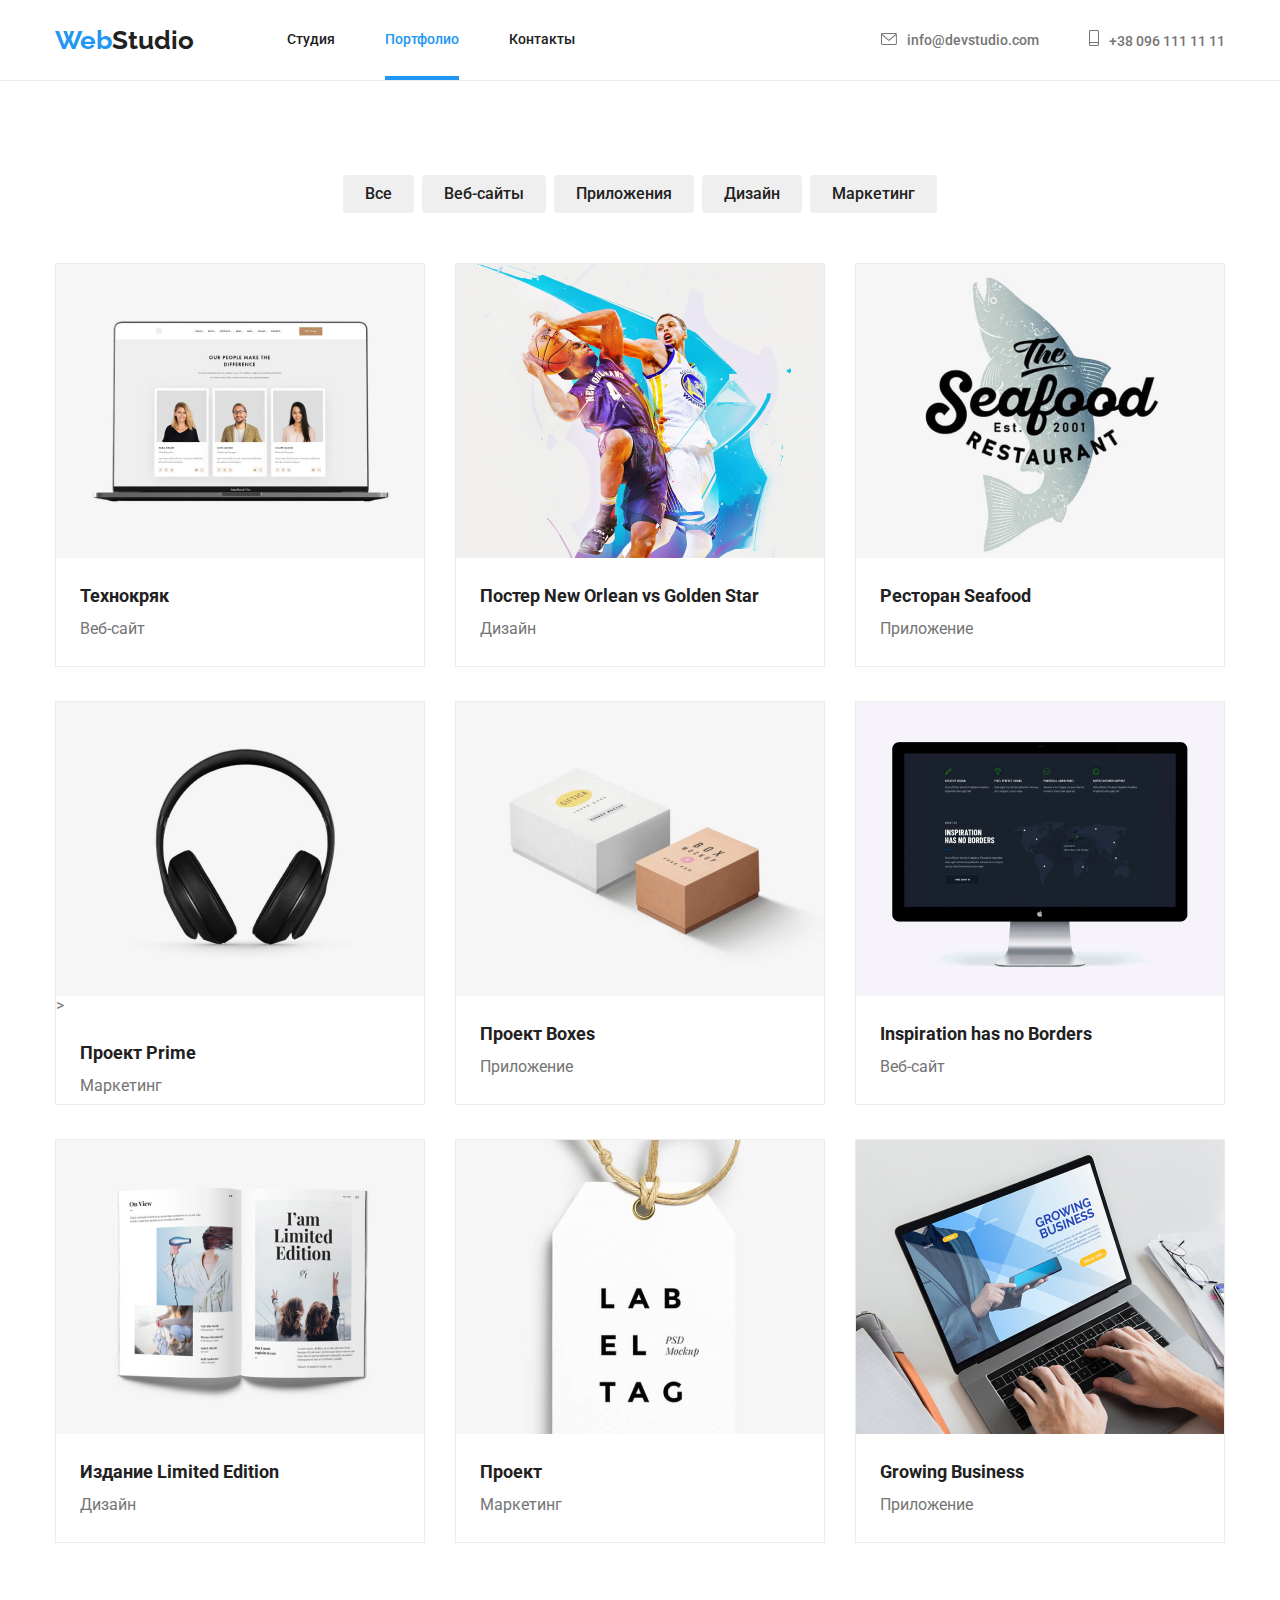
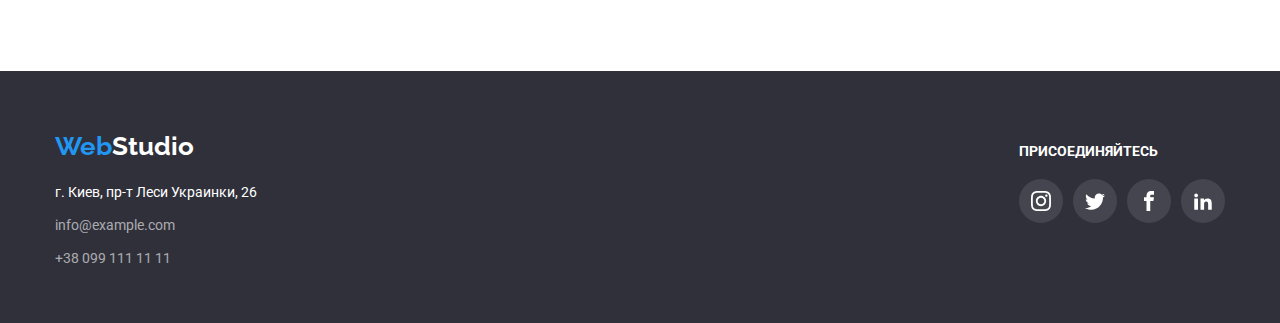
==== portfolio.html @ ba597ae9 "1" ====
<!DOCTYPE html>
<html lang="ru">

<head>
    <meta charset="UTF-8" />
    <meta name="viewport" content="width=device-width, initial-scale=1.0" />
    <title>Document</title>
    <link
        href="https://fonts.googleapis.com/css2?family=Raleway:wght@700&family=Roboto:wght@400;500;700;900&display=swap"
        rel="stylesheet" />
    <link rel="stylesheet" href="./css/styles.css" />
</head>

<body>
    <!--top line-->

    <header class="header-dec border-for-header">
        <div class="container">
            <div class="main-div">
                <!--почему если не задать наву сласс маин-див дисплей флекс не работает?-->
                <nav class="main-nav">
                    <a href="./index.html" class="nav" aria-label="логотип"><span class="accent-logo"
                            lang="en">Web</span><span class="logo" lang="en">Studio</span></a>

                    <ul class="site-nav list">
                        <li class="item">
                            <a href="./index.html" class="link">Студия</a></li>
                        <li class="item">
                            <a href="./portfolio.html" class="link current">Портфолио</a>
                        </li>
                        <li class="item">
                            <a href="" class="link">Контакты</a>
                        </li>
                    </ul>
                </nav>

                <address class="navigation list">

                    <ul class="links-main">
                        <li class="item">
                            <a href="mailto:info@devstudio.com" class="link">
                                <svg class="icon-for-header-svg-m">
                                    <use href="./img/svg/sprite.svg#mail"></use>
                                </svg>info@devstudio.com</a>
                        </li>
                        <li class="item">
                            <a href="tel:+380961111111" class="link">
                                <svg class="icon-for-header-svg-t">
                                    <use href="./img/svg/sprite.svg#tel"></use>
                                </svg>+38 096 111 11 11</a>
                        </li>
                    </ul>



                </address>
            </div>
        </div>

    </header>

    <main>

        <section class="buttons-section">
            <div class="container">
                <ul class="button">
                    <li class="title">
                        <button type="button" class="but">Все</button></li>
                    <li class="title">
                        <button type="button" class="but">Веб-сайты</button>
                    </li>
                    <li class="title">
                        <button type="button" class="but">Приложения</button>
                    </li>
                    <li class="title">
                        <button type="button" class="but">Дизайн</button>
                    </li>
                    <li class="title">
                        <button type="button" class="but">Маркетинг</button>
                    </li>
                </ul>

                <ul class="features-portfolio border-for-cards-portfolio">

                    <li class="features-li">
                        <div class="border-for-cards">

                            <div class="overlay">
                                <img src="./img/img-one.jpg" alt="Веб-сайт" width="370" height="294" />

                                <div class="text-cards-overlay">
                                    <p class="portfolio-text-for-cards">Технокряк это современная площадка
                                        распространения коронавируса. Компании используют
                                        эту платформу для цифрового
                                        шпионажа и атак на защищённые сервера конкурентов.</p>
                                </div>
                            </div>


                            <div class="padding-for-cards-port">
                                <h2 class="titles-function-port">Технокряк</h2>
                                <p class="text-elem">Веб-сайт</p>
                            </div>


                        </div>
                    </li>

                    <li class="features-li">
                        <div class="border-for-cards">

                            <img src="./img/img-two.jpg" alt="Дизайн" width="370" height="294" />
                            <div class="padding-for-cards-port">
                                <h2 class="titles-function-port">Постер <span lang="en">New Orlean vs Golden Star</span>
                                </h2>
                                <p class="text-elem">Дизайн</p>
                                <p></p>
                            </div>
                        </div>
                    </li>
                    <li class="features-li">
                        <div class="border-for-cards">

                            <img src="./img/img-third.jpg" alt="Ресторан Seafood" width="370" height="294" />
                            <div class="padding-for-cards-port">
                                <h2 class="titles-function-port">Ресторан <span lang="en">Seafood</span></h2>
                                <p class="text-elem">Приложение</p>
                                <p></p>
                            </div>
                        </div>
                    </li>


                    <li class="features-li">
                        <div class="border-for-cards">

                            <img src="./img/img-fo.jpg" alt="Проект Prime" width="370" height="294" />
                            >
                            <div class="padding-for-cards-port">
                                <h2 class="titles-function-port">Проект <span lang="en">Prime</span></h2>
                                <p class="text-elem">Маркетинг</p>
                                <p></p>
                            </div>
                        </div>
                    </li>
                    <li class="features-li">
                        <div class="border-for-cards">

                            <img src="./img/img-fi.jpg" alt="Boxes" width="370" height="294" />
                            <div class="padding-for-cards-port">
                                <h2 class="titles-function-port">Проект <span lang="en">Boxes</span></h2>
                                <p class="text-elem">Приложение</p>
                                <p></p>
                            </div>
                        </div>
                    </li>
                    <li class="features-li">
                        <div class="border-for-cards">

                            <img src="./img/img-six.jpg" alt="Веб-сайт" width="370" height="294" />
                            <div class="padding-for-cards-port">
                                <h2 class="titles-function-port" lang="en">Inspiration has no Borders</h2>
                                <p class="text-elem">Веб-сайт</p>
                                <p></p>
                            </div>
                        </div>
                    </li>

                    <li class="features-li">
                        <div class="border-for-cards">

                            <img src="./img/img-sev.jpg" alt="Издание Limited Edition" width="370" height="294" />
                            <div class="padding-for-cards-port">
                                <h2 class="titles-function-port">Издание <span lang="en">Limited Edition</span></h2>
                                <p class="text-elem">Дизайн</p>
                                <p></p>
                            </div>
                        </div>
                    </li>
                    <li class="features-li">
                        <div class="border-for-cards">

                            <img src="./img/img-eig.jpg" alt="Проект LAB" width="370" height="294" />
                            <div class="padding-for-cards-port">
                                <h2 class="titles-function-port">Проект</h2>
                                <p class="text-elem">Маркетинг</p>
                                <p></p>
                            </div>
                        </div>
                    </li>
                    <li class="features-li">
                        <div class="border-for-cards">

                            <img src="./img/img-nin.jpg" alt="Growing Business" width="370" height="294" />
                            <div class="padding-for-cards-port">
                                <h2 class="titles-function-port" lang="en">Growing Business</h2>
                                <p class="text-elem">Приложение</p>
                                <p></p>
                            </div>
                        </div>
                    </li>
                </ul>
            </div>
        </section>

    </main>

    <!--page footer-->


    <footer class="footer">
        <div class="container">
            <div class="two-colons-footer">
                <div class="decor-footer-logo">
                    <a href="./index.html" class="nav"><span class="accent-logo" lang="en">Web</span><span
                            class="logotip" lang="en">Studio</span></a>

                    <!--contact container-->
                    <div class="box-for-footer">
                        <address class="footer-addr">
                            <ul class="foot-main">
                                <li class="footer-li">г. Киев, пр-т Леси Украинки, 26</li>
                                <li class="footer-li">
                                    <a href="mailto:info@example.com" class="footer-link">info@example.com</a>
                                </li>
                                <li class="footer-li">
                                    <a href="tel:+380991111111" class="footer-link">+38 099 111 11 11</a>
                                </li>
                            </ul>
                        </address>
                    </div>
                </div>

                <div class="footer-box-links">


                    <h2 class="join-us-footer">Присоединяйтесь</h2>
                    <ul class="social-list-footer">

                        <li class="social-list-item">
                            <a href="#" class="social-list-item-footer-links social-footer-link-instagram">
                                <svg class="social-list-footer-svg">
                                    <use href="./img/svg/sprite.svg#icon-instagram"></use>

                                </svg>
                            </a>
                        </li>

                        <li class="social-list-item">
                            <a href="#" class="social-list-item-footer-links social-footer-link-twitter">
                                <svg class="social-list-footer-svg">

                                    <use href="./img/svg/sprite.svg#icon-twitter"></use>

                                </svg>
                            </a>
                        </li>

                        <li class="social-list-item">
                            <a href="#" class="social-list-item-footer-links social-footer-link-facebook">
                                <svg class="social-list-footer-svg">

                                    <use href="./img/svg/sprite.svg#icon-facebook"></use>

                                </svg>
                            </a>
                        </li>

                        <li class="social-list-item">
                            <a href="#" class="social-list-item-footer-links social-footer-link-linkedin2">
                                <svg class="social-list-footer-svg">

                                    <use href="./img/svg/sprite.svg#icon-linkedin2"></use>

                                </svg>
                            </a>
                        </li>
                    </ul>

                </div>
            </div>
    </footer>

</body>

</html>
---- css/styles.css ----
:root {
  --primary-text-color: #757575;
  --title-text-color: #212121;
  --accent-text-color: #2196f3;
  --hero-text-color: #ffffff;
  --footer-text-color: rgba(255, 255, 255, 0.6);
  --primary-bg-color: #ffffff;
  --second-bg-color: #2f303a;
  --third-bg-color: rgba(255, 255, 255, 1);
  --forth-bg-color: #f5f4fa;
  --line: #ececec;
  --links: rgba(175, 177, 184, 1);
  --bgc-links-footer: #44454e;
  --bgc-icons-benefits: rgba(245, 244, 250, 1);
}

* {
  padding: 0;
  margin: 0;
}

*,
*:before,
*:after {
  box-sizing: border-box;
}

nav,
footer,
header,
aside {
  display: block;
}

img {
  display: block;
}

body {
  color: var(--primary-text-color);
  background-color: var(--third-bg-color);
  font-family: Roboto, sans-serif;
}

/*убираем точки слева*/
ul {
  list-style: none;
}

.container {
  margin-left: auto;
  margin-right: auto;
  padding-left: 15px;
  padding-right: 15px;
  width: 1200px;
}
/*.top-line-decor {
  background-color: var(--primary-bg-color);
  margin-top: 0px;
  margin-bottom: 0px;
}*/
/* top line */
/*спросить: почему если убрать класс .nav, то text-decoration: none; не работает?*/

/* ==================== LOGOTIP===================*/
.nav {
  text-decoration: none;
}
.header-decor {
  background-color: var(--primary-bg-color);
  margin-top: 0px;
  margin-bottom: 0px;
}

.border-for-header {
  border-bottom-width: 1px;
  border-bottom-style: solid;
  border-bottom-color: var(--line);
}

.main-div {
  display: flex;
  align-items: center;
  margin-right: auto;
}
.main-nav {
  display: flex;
  align-items: center;
  margin-right: auto;
}

/* ==================== LOGOTIP===================*/

.nav .accent-logo {
  color: var(--accent-text-color);
  font-family: Raleway, sans-serif;
  font-weight: 700;
  font-size: 26px;
  line-height: 1.19;
  text-decoration: none;
}
.nav .logo {
  color: var(--title-text-color);
  font-family: Raleway, sans-serif;
  font-weight: 700;
  font-size: 26px;
  line-height: 1.19;
  text-decoration: none;
}
/*настройка слова Studio в футере */
.logotip {
  color: var(--hero-text-color);
  font-family: Raleway, sans-serif;
  font-weight: 700;
  font-size: 26px;
  line-height: 1.19;
  text-decoration: none;
}
/* ====================END LOGOTIP===================*/

/* ======================TOP LINE=====================*/

.site-nav .link {
  display: block;
  color: var(--title-text-color);
  font-family: inherit;
  font-weight: 500;
  font-size: 14px;
  line-height: 1.14;
  text-decoration: none;
  padding-top: 32px;
  transition: all 250ms cubic-bezier(0.4, 0, 0.2, 1);
}
/*padding-bottom: 32px; пришлось удалить */

.site-nav .link:hover,
.site-nav .link:focus {
  color: var(--accent-text-color);
}
.site-nav .link.current {
  color: var(--accent-text-color);
}
.site-nav .link.current::after {
  display: block;
  content: "";
  height: 4px;
  width: 100%;
  background-color: var(--accent-text-color);
  margin: 0 auto;
  margin-top: 28px;
  transition: all 250ms cubic-bezier(0.4, 0, 0.2, 1);
}

.navigation .link {
  color: var(--primary-text-color);
  font-family: inherit;
  font-weight: 500;
  font-size: 14px;
  line-height: 1.14;
  text-decoration: none;
  font-style: normal;
  transition: all 250ms cubic-bezier(0.4, 0, 0.2, 1);
}
.navigation .link:hover,
.navigation .link:focus {
  color: var(--accent-text-color);
}
.navigation .link.current {
  color: var(--accent-text-color);
}

/* задаем размеры иконок*/

.icon-for-header-svg-m {
  width: 16px;
  height: 12px;
  margin-right: 10px;
  fill: var(--primary-text-color);
  transition: all 250ms cubic-bezier(0.4, 0, 0.2, 1);
}

.icon-for-header-svg-t {
  width: 10px;
  height: 16px;
  margin-right: 10px;
  fill: var(--primary-text-color);
  transition: all 250ms cubic-bezier(0.4, 0, 0.2, 1);
}
/* задаем цвет при ховере*/

.link:hover .icon-for-header-svg-m {
  fill: var(--accent-text-color);
}
.link:hover .icon-for-header-svg-t {
  fill: var(--accent-text-color);
}

/* ====================END TOP LINE===================*/

/* */
.heading {
  background-color: var(--second-bg-color);
  box-sizing: border-box;
  height: 600px;
  padding-top: 200px;
  padding-bottom: 280px;
}

.overlay-head {
  flex-grow: 1;
  max-width: 1600px;
  height: 600px;
  margin-left: auto;
  margin-right: auto;
  background-color: var(--second-bg-color);
  outline: 1px solid var(--title-text-color);
  background-image: linear-gradient(
      rgba(47, 48, 58, 0.4),
      rgba(47, 48, 58, 0.4)
    ),
    url("../img/fon/imj-for-header.jpg");
  background-repeat: no-repeat;
  background-size: cover;
}

/* ==================== HEADER===================*/
.color-white {
  color: var(--hero-text-color);
  font-weight: 900;
  font-size: 44px;
  line-height: 1.36;
  text-align: center;
  text-transform: uppercase;

  margin-bottom: 30px;
}

/*button studio*/
.button-studio {
  color: var(--hero-text-color);
  background-color: var(--accent-text-color);
  font-weight: 700;

  font-size: 16px;
  line-height: 1.87;
  border: 0px;
  border-radius: 4px;
  padding: 10px 32px;
  text-align: center;
  margin-top: 30px;
  display: block;
  margin: auto;
}
.border-for-header {
  border-bottom-width: 1px;
  border-bottom-style: solid;
  border-bottom-color: var(--line);
}

/*стилизация шапки сайта, придание цвета фону*/

.container {
  margin-left: auto;
  margin-right: auto;
  padding-left: 15px;
  padding-right: 15px;
  width: 1200px;
}
/*====================СТИЛИ ДЛЯ ГЕОМЕТРИИ КОНТЕНТА ШАПКИ================= */
.site-nav {
  display: flex;
  margin-left: 93px;
}

.site-nav .item + .item {
  margin-left: 50px;
}
/*чистим крайнюю геометрию(убираем отступ справа у последнего элемента )
.site-nav .item:last-child {
margin-right: 0;
}
OR
.site-nav .item:not(:last-child) {
margin-right: 50px;
}*/

.links-main .links + .links {
  margin-left: 50px;
}
.links-main {
  display: flex;
  align-items: center;
}

.navigation {
  margin-left: auto;
}

.links-main .item + .item {
  padding-left: 50px;
}

/*====================END СТИЛИ ДЛЯ ГЕОМЕТРИИ КОНТЕНТА ШАПКИ================= */

/* ===== MODAL WINDOW =====*/
.backdrop {
  position: fixed;
  top: 0;
  left: 0;
  width: 100%;
  height: 100%;
  background-color: rgba(0, 0, 0, 0.2);
  transition: all 250ms cubic-bezier(0.4, 0, 0.2, 1);
  z-index: 1;
}
.modal {
  position: absolute;
  top: 50%;
  left: 50%;
  transform: translate(-50%, -50%);
  width: 528px;
  height: 581px;
  border-radius: 4px;
  background-color: var(--primary-bg-color);
  box-shadow: 0px 1px 3px rgba(0, 0, 0, 0.12),
    0px 1px 1px rgba(197, 121, 121, 0.14), 0px 2px 1px rgba(0, 0, 0, 0.2);
  padding: 40px;
}
.modal .close-modal {
  position: absolute;
  top: 8px;
  right: 8px;
  width: 30px;
  height: 30px;

  background-color: transparent;
  border: 1px solid rgba(0, 0, 0, 0.1);
  border-radius: 50%;
  cursor: pointer;
}
.icon-for-button-studio {
  width: 11px;
  height: 11px;
  top: 3px;
  left: 4px;
  fill: var(--title-text-color);
}

.close-modal:hover .icon-for-button-studio {
  fill: var(--accent-text-color);
}

.is-hidden {
  opacity: 0;
  visibility: hidden;
  pointer-events: none;
}
/* Modal FORM*/

.modal-form {
  display: flex;
  flex-direction: column;
  top: -20px;
  left: 0;
}

.cap-for-form-head {
  font-weight: 700;
  font-size: 20px;
  line-height: 1.15;
  text-align: center;
  letter-spacing: 0.03em;
  color: var(--title-text-color);
  /* position: absolute;*/
  width: 100%;
  margin-bottom: 30px;
}

.modal-form-field {
  position: relative;
  margin-bottom: 10px;
}
.modal-form-input-label {
  position: relative;

  font-family: inherit;
  font-size: 12px;
  line-height: 1.418;
  letter-spacing: 0.1em;
  margin-bottom: 4px;
  display: block;
}
.modal-form-input-label:hover .modal-form-icon {
  fill: var(--accent-text-color);
}
.modal-form-input-label:focus .modal-form-icon {
  fill: var(--accent-text-color);
}
.modal-form-icon {
  position: absolute;
  top: 20px;
  left: 12px;
  transform: translateY(100%);
  /*fill: var(--title-text-color);*/
}

.modal-form-input {
  width: 448px;
  height: 40px;
  padding-left: 42px;
  border-radius: 4px;
  border: 1px solid rgba(33, 33, 33, 0.2);
  top: 0;
  left: 0;
}

.modal-form-input:hover,
.modal-form-input:focus {
  border-color: var(--accent-text-color);
  outline: none;
}
.modal-form-input:focus + .modal-form-icon {
  fill: var(--accent-text-color);
}
.modal-form-input:focus ~ .modal-form-icon svg {
  fill: var(--accent-text-color);
}
.modal-form-message:focus {
  outline: none;
}

.modal-form-message {
  width: 100%;
  height: 120px;
  resize: none;
  border: 1px solid rgba(33, 33, 33, 0.2);
  border-radius: 4px;
  padding: 12px 16px;
}

.modal-form-check:before {
  display: block;
  content: "";
  width: 16px;
  height: 15px;
  border: 1px solid var(--accent-text-color);
}
.modal-form-label-check::before {
  content: "";
  display: block;
  width: 16px;
  height: 15px;
  border: 1px solid #000;
}
.modal-form-check:checked + .modal-form-label-check::before {
  background-image: url("../img/svg/icon-check.png");
}
.visually-hidden {
  visibility: hidden;
  position: absolute;
}
.modal-form-label-check {
  font-size: 14px;
  font-weight: 400;
  line-height: 1.714;
}
.modal-form-label-check {
  display: flex;
}
.modal-agree {
  margin-left: 7px;
  display: block;
}
.button-modal-form {
  color: var(--hero-text-color);
  font-weight: 700;
  font-size: 16px;
  line-height: 1.875;

  width: 200px;
  height: 50px;
  border: 1px solid var(--accent-text-color);
  border-radius: 4px;

  background: var(--accent-text-color);
  box-shadow: 0px 4px 4px rgba(0, 0, 0, 0.15);
  border-radius: 4px;
  align-items: center;
  margin-top: 30px;
  display: block;
  margin: auto;
  margin-top: 30px;
}

.modal-form-icon-gal:focus {
  fill: var(--hero-text-color);
  background-color: (var(--accent-text-color));
}
/*.form-border {
  width: 448px;
  height: 40px;
  border: 1px solid rgba(33, 33, 33, 0.2);
  margin-bottom: 10px;
}*/
/* ====================END HEADER===================*/

/* BENEFITS ICONS*/
.icons-benefits-four {
  display: flex;
  justify-content: center;
  align-items: center;
  box-sizing: border-box;
  height: 120px;
  width: 270px;
  background-color: var(--bgc-icons-benefits);
  border: 1px solid var(--bgc-icons-benefits);
  border-radius: 4px;
  margin-bottom: 30px;
  transition: all 250ms cubic-bezier(0.4, 0, 0.2, 1);
}
.icons-benefits-four:hover {
  border: 2px solid var(--accent-text-color);
}
.icons-benefits-four:hover svg {
  fill: var(--accent-text-color);
}

.our-work-features .benefits + .benefits {
  margin-left: 30px;
}

/* ==================== benefits of cooperation===================*/
.main-features {
  padding-top: 94px;
}

.our-work-features .work-features-title {
  font-weight: 700;
  font-size: 14px;
  line-height: 1.14;
  text-transform: uppercase;
  color: var(--title-text-color);
}

.benefits .work-features-title + .work-features-title {
  margin-left: 30px;
}
.benefits .work-features-title {
  margin-bottom: 10px;
}
.our-work-features .text {
  font-weight: 400;
  font-size: 14px;
  line-height: 1.71;
  letter-spacing: 0.03em;
}
.text {
  width: 270px;
  height: 75px;
}
.bgc-benef {
  background-color: var(--third-bg-color);
}
.our-work-features {
  display: flex;
}

/*задаем верхний отступ*/

/* ====================END benefits of cooperation===================*/

/* ==================== about our team container===================*/
.bgc-our-team {
  background-color: var(--forth-bg-color);
  padding-top: 94px;
  padding-bottom: 94px;
}
.what-we-do-ul {
  display: flex;
}
.what-we-do-ul .what-we-do-li + .what-we-do-li {
  padding-left: 30px;
}

.about-work-section {
  padding-top: 94px;
  padding-bottom: 94px;
}

.image-work {
  position: relative;
  width: 100%;
}
.work-section-artic {
  text-transform: uppercase;
  font-weight: 700;
  font-size: 14px;

  color: var(--hero-text-color);
  position: absolute;

  left: 0;
  width: 100%;
  height: 70px;
  bottom: 0;
  background: rgba(47, 48, 58, 0.8);
  display: flex;
  align-items: center;
  justify-content: center;
}

.our-team-ul {
  display: flex;
}

.our-team-ul .our-team-li + .our-team-li {
  padding-left: 30px;
}

.section-title {
  color: var(--title-text-color);
  font-weight: 700;
  font-size: 36px;
  line-height: 1.6;
  text-align: center;
  padding-bottom: 50px;
}
.team {
  color: var(--title-text-color);
  font-weight: 500;
  font-size: 16px;
  line-height: 1.18;
  text-align: center;
  margin-bottom: 10px;
}
.desc {
  font-size: 16px;
  line-height: 1.18;
  text-align: center;
  margin-bottom: 16px;
}

.team-padding {
  border-left: 1px solid var(--line);
  border-right: 1px solid var(--line);
  border-bottom: 1px solid var(--line);
  border-radius: 4px;
  background-color: var(--third-bg-color);
  padding-top: 30px;
  padding-bottom: 30px;
  box-sizing: border-box;
  height: 168px;
  width: 270px;
  padding-left: 32px;
  padding-right: 32px;
  box-shadow: 0px 1px 3px rgba(0, 0, 0, 0.12), 0px 1px 1px rgba(0, 0, 0, 0.14),
    0px 2px 1px rgba(0, 0, 0, 0.2);

  transition: all 250ms cubic-bezier(0.4, 0, 0.2, 1);
}

/* ===================svg team===========*/

.social-list {
  display: flex;
  justify-content: space-between;
}
.social-list-svg {
  width: 20px;
  height: 20px;
}

.social-list-item-links {
  display: flex;
  justify-content: center;
  align-items: center;
  width: 44px;
  height: 44px;
  border-radius: 50%;
  background-color: var(--primary-bg-color);
  transition: all 250ms cubic-bezier(0.4, 0, 0.2, 1);
}

.social-list-item-links:hover {
  background-color: var(--accent-text-color);
}
/*.social-list-item-links:focus svg
.social-list-item-links:focus
*/

.social-list-item-links:hover svg {
  fill: var(--primary-bg-color);
}
.social-list-item-link-instagram {
  fill: var(--links);
}
.social-list-item-link-twitter {
  fill: var(--links);
}
.social-list-item-link-facebook {
  fill: var(--links);
}
.social-list-item-link-linkedin2 {
  fill: var(--links);
}

/* ====================END about our team container===================*/

/* clients container */
.our-clients {
  box-sizing: border-box;
  height: 370px;

  background-color: var(--primary-bg-color);
  padding-top: 94px;
  padding-bottom: 94px;
}
.section-title-clients {
  color: var(--title-text-color);
  font-weight: 700;
  font-size: 36px;
  line-height: 1.171;
  text-align: center;
  padding-bottom: 50px;
}
.our-clients-ul {
  display: flex;
  justify-content: spase-around;
}
.our-clients-ul .our-clients-li + .our-clients-li {
  margin-left: 30px;
}

.our-clients-li {
  display: flex;
  justify-content: center;
  align-items: center;
  border: 1px solid var(--links);
  border-radius: 4px;
  background-color: var(--third-bg-color);

  box-sizing: border-box;
  height: 90px;
  width: 170px;

  transition: all 250ms cubic-bezier(0.4, 0, 0.2, 1);
}

.logo-clients-svg {
  fill: var(--links);
  transition: all 250ms cubic-bezier(0.4, 0, 0.2, 1);
}
.our-clients-li:hover {
  border: 1px solid var(--accent-text-color);
  transition: all 250ms cubic-bezier(0.4, 0, 0.2, 1);
}
.our-clients-li:hover svg {
  fill: var(--accent-text-color);
  transition: all 250ms cubic-bezier(0.4, 0, 0.2, 1);
}

/*footer*/

.footer {
  background-color: var(--second-bg-color);
  text-decoration: none;
  list-style: none;
  box-sizing: border-box;
  height: 252px;

  padding-top: 60px;
  padding-bottom: 60px;
  display: flex;
}
.footer-addr {
  color: var(--hero-text-color);
  font-size: 14px;
  line-height: 1.71;
  font-style: normal;
}
.footer-link {
  color: var(--footer-text-color);
  font-size: 14px;
  line-height: 1.71;
  text-decoration: none;
  list-style: none;
}
.foot-main {
  box-sizing: border-box;
  width: 231px;
  height: 105px;
}

.footer-li:first-child {
  margin-top: 20px;
}

.footer-li {
  margin-top: 9px;
}
.footer-tel {
  margin-top: 9px;
}

/*=====Footer-social-links=====*/

.join-us-footer {
  color: var(--hero-text-color);
  font-weight: 700;
  font-size: 14px;
  line-height: 1.142;
  text-transform: uppercase;

  display: flex;
  align-items: center;

  margin-bottom: 20px;
  padding-top: 12px;
}
.social-list-footer {
  display: flex;
  justify-content: center;
  align-items: center;
  margin-right: auto;
}

.social-list-footer-svg {
  width: 20px;
  height: 20px;
}
.social-list-item-footer-links {
  display: flex;
  justify-content: center;
  align-items: center;
  width: 44px;
  height: 44px;
  border-radius: 50%;
  background-color: var(--bgc-links-footer);
  transition: all 250ms cubic-bezier(0.4, 0, 0.2, 1);
}
.social-list-footer .social-list-item + .social-list-item {
  margin-left: 10px;
}

.social-list-item-footer-links:hover svg {
  fill: var(--hero-text-color);
}
.social-footer-link-instagram {
  fill: var(--hero-text-color);
}
.social-footer-link-twitter {
  fill: var(--hero-text-color);
}
.social-footer-link-facebook {
  fill: var(--hero-text-color);
}
.social-footer-link-linkedin2 {
  fill: var(--hero-text-color);
}
.social-list-item-footer-links:hover {
  background-color: var(--accent-text-color);
}

.two-colons-footer {
  display: flex;
  justify-content: space-between;
}
.join-us-footer-email {
  color: var(--hero-text-color);
  font-weight: 700;
  font-size: 14px;
  line-height: 1.142;
  text-transform: uppercase;

  display: flex;

  justify-content: center;
  margin-bottom: 20px;
  padding-top: 12px;
}

/*   FORM    */
.join-us-footer-email {
  color: var(--hero-text-color);
  font-weight: 700;
  font-size: 14px;
  line-height: 1.142;
  text-transform: uppercase;

  display: flex;

  justify-content: center;
  margin-bottom: 20px;
  padding-top: 12px;
}
.email-form-foot {
  display: flex;
}

.contact-form-email {
  width: 358px;
  min-height: 50px;
  margin: auto;
  background-color: transparent;
  border: 1px solid var(--bgc-links-footer);
  border-radius: 4px;
  align-items: flex-start;

  padding-left: 16px;
  margin-right: 12px;
  color: var(--hero-text-color);
}
.button-form-foot {
  background-color: var(--accent-text-color);

  width: 200px;
  min-height: 50px;
  margin: 0 auto;

  border: 0px;
  border-radius: 4px;
}
.but-foot {
  justify-content: center;
  text-align: center;
  font-family: inherit;
  font-weight: 700;
  color: var(--hero-text-color);

  font-size: 16px;
  line-height: 1.42;
  text-decoration: none;
  align-items: center;
  display: flex;
}

.icon-for-form-foot {
  justify-content: center;
  text-align: center;
  width: 24px;
  height: 24px;
  margin-left: 10px;
  fill: var(--hero-text-color);
}
.join-us-footer-email {
  display: flex;
  flex-direction: column;
}

/* ====================END FOOTER===================*/

/*=====================button portfolio======================*/
.but {
  display: block;
  border: 0px;
  font-family: inherit;
  font-weight: 500;
  color: var(--title-text-color);

  font-size: 16px;
  line-height: 1.6;
  text-decoration: none;

  border: 0px;
  text-align: center;
  border-radius: 4px;
  padding: 6px 22px;

  transition: all 250ms cubic-bezier(0.4, 0, 0.2, 1);
}
.button .but:hover,
.button .but:focus {
  color: var(--hero-text-color);
  background-color: var(--accent-text-color);
  box-shadow: 0px 3px 1px rgba(0, 0, 0, 0.1), 0px 1px 2px rgba(0, 0, 0, 0.08),
    0px 2px 2px rgba(0, 0, 0, 0.12);
}
.button.primary {
  color: var(--hero-text-color);
  background-color: var(--accent-text-color);
  box-shadow: 0px 3px 1px rgba(0, 0, 0, 0.1), 0px 1px 2px rgba(0, 0, 0, 0.08),
    0px 2px 2px rgba(0, 0, 0, 0.12);
}

.buttons-section .button {
  display: flex;

  justify-content: center;
  padding-bottom: 50px;
}
.button .title + .title {
  margin-left: 8px;
}

.buttons-section {
  padding-top: 94px;
  padding-bottom: 94px;
}

/*=====================END button portfolio======================*/

/*=========================PORTFOLIO============================*/
/*задаем полоску под шапкой*/

.border-for-header {
  border-bottom-width: 1px;
  border-bottom-style: solid;
  border-bottom-color: var(--line);
}
.features-portfolio .titles-function-port {
  font-size: 18px;
  font-weight: 700;
  line-height: 2;
  text-transform: inherit;
  color: var(--title-text-color);
}

.text-elem {
  font-size: 16px;
  line-height: 1.87;
}

.titles-function-port {
  color: var(--title-text-color);
}

.border-for-cards {
  display: inline-block;
  border: 1px solid var(--line);
  width: 370px;
  height: 404px;
  background-color: var(--primary-bg-color);
  overflow: hidden;

  transition: all 250ms cubic-bezier(0.4, 0, 0.2, 1);
}
.overlay {
  position: relative;
  overflow: hidden;
}
.text-cards-overlay {
  position: absolute;
  width: 100%;
  height: 100%;
  top: 0;
  left: 0;
  opacity: 0;
  transition: all 250ms cubic-bezier(0.4, 0, 0.2, 1);
  transform: translateY(100%);
  background-color: rgba(33, 150, 243, 0.9);
  color: var(--hero-text-color);
}

.features-li:hover .text-cards-overlay {
  transform: translateY(0);
  opacity: 1;
}

.padding-for-cards-port {
  padding-left: 24px;
  padding-top: 20px;
  padding-bottom: 20px;
  padding-right: 24px;
}

.features-li:not(:nth-child(3n)) {
  padding-right: 30px;
  padding-bottom: 30px;
}
.border-for-cards:hover {
  box-shadow: 0px 1px 1px rgba(0, 0, 0, 0.12), 0px 4px 4px rgba(0, 0, 0, 0.06),
    1px 4px 6px rgba(0, 0, 0, 0.16);
}

.features-portfolio {
  display: flex;
  flex-wrap: wrap;
}
.features-portfolio {
  display: flex;
}
.portfolio-text-for-cards {
  box-sizing: border-box;
  font-family: inherit;
  font-size: 18px;
  line-height: 1.56;
  font-weight: 400;

  padding-top: 63px;
  padding-left: 63px;
  padding-left: 24px;
  padding-right: 24px;
}

/*=========================PORTFOLIO============================*/

/*.top-line-decor {
  background-color: var(--primary-bg-color);
  margin-top: 0px;
  margin-bottom: 0px;
}
.main-div {
  display: flex;
  align-items: center;
  margin-right: auto;
}
.site-nav .link {
  display: block;
  color: var(--title-text-color);
  font-family: inherit;
  font-weight: 500;
  font-size: 14px;
  line-height: 1.14;
  text-decoration: none;
  padding-top: 32px;
  transition: all 250ms cubic-bezier(0.4, 0, 0.2, 1);
}
/*padding-bottom: 32px; пришлось удалить */

/*.site-nav .link:hover,
.site-nav .link:focus {
  color: var(--accent-text-color);
}
.site-nav .link.current {
  color: var(--accent-text-color);
}
.site-nav .link.current::after {
  display: block;
  content: "";
  height: 4px;
  width: 100%;
  background-color: var(--accent-text-color);
  margin: 0 auto;
  margin-top: 28px;
  transition: all 250ms cubic-bezier(0.4, 0, 0.2, 1);
}

.navigation .link {
  color: var(--primary-text-color);
  font-family: inherit;
  font-weight: 500;
  font-size: 14px;
  line-height: 1.14;
  text-decoration: none;
  font-style: normal;
  transition: all 250ms cubic-bezier(0.4, 0, 0.2, 1);
}
.navigation .link:hover,
.navigation .link:focus {
  color: var(--accent-text-color);
}
.navigation .link.current {
  color: var(--accent-text-color);
}

/* задаем размеры иконок*/

/*.icon-for-header-svg-m {
  width: 16px;
  height: 12px;
  margin-right: 10px;
  fill: var(--primary-text-color);
  transition: all 250ms cubic-bezier(0.4, 0, 0.2, 1);
}

.icon-for-header-svg-t {
  width: 10px;
  height: 16px;
  margin-right: 10px;
  fill: var(--primary-text-color);
  transition: all 250ms cubic-bezier(0.4, 0, 0.2, 1);
}
/* задаем цвет при ховере*/

/*.link:hover .icon-for-header-svg-m {
  fill: var(--accent-text-color);
}
.link:hover .icon-for-header-svg-t {
  fill: var(--accent-text-color);
}
.site-nav {
  display: flex;
  margin-left: 93px;
}

.site-nav .item + .item {
  margin-left: 50px;
}
.links-main .links + .links {
  margin-left: 50px;
}
.links-main {
  display: flex;
  align-items: center;
}

.navigation {
  margin-left: auto;
}

.links-main .item + .item {
  padding-left: 50px;
}*/
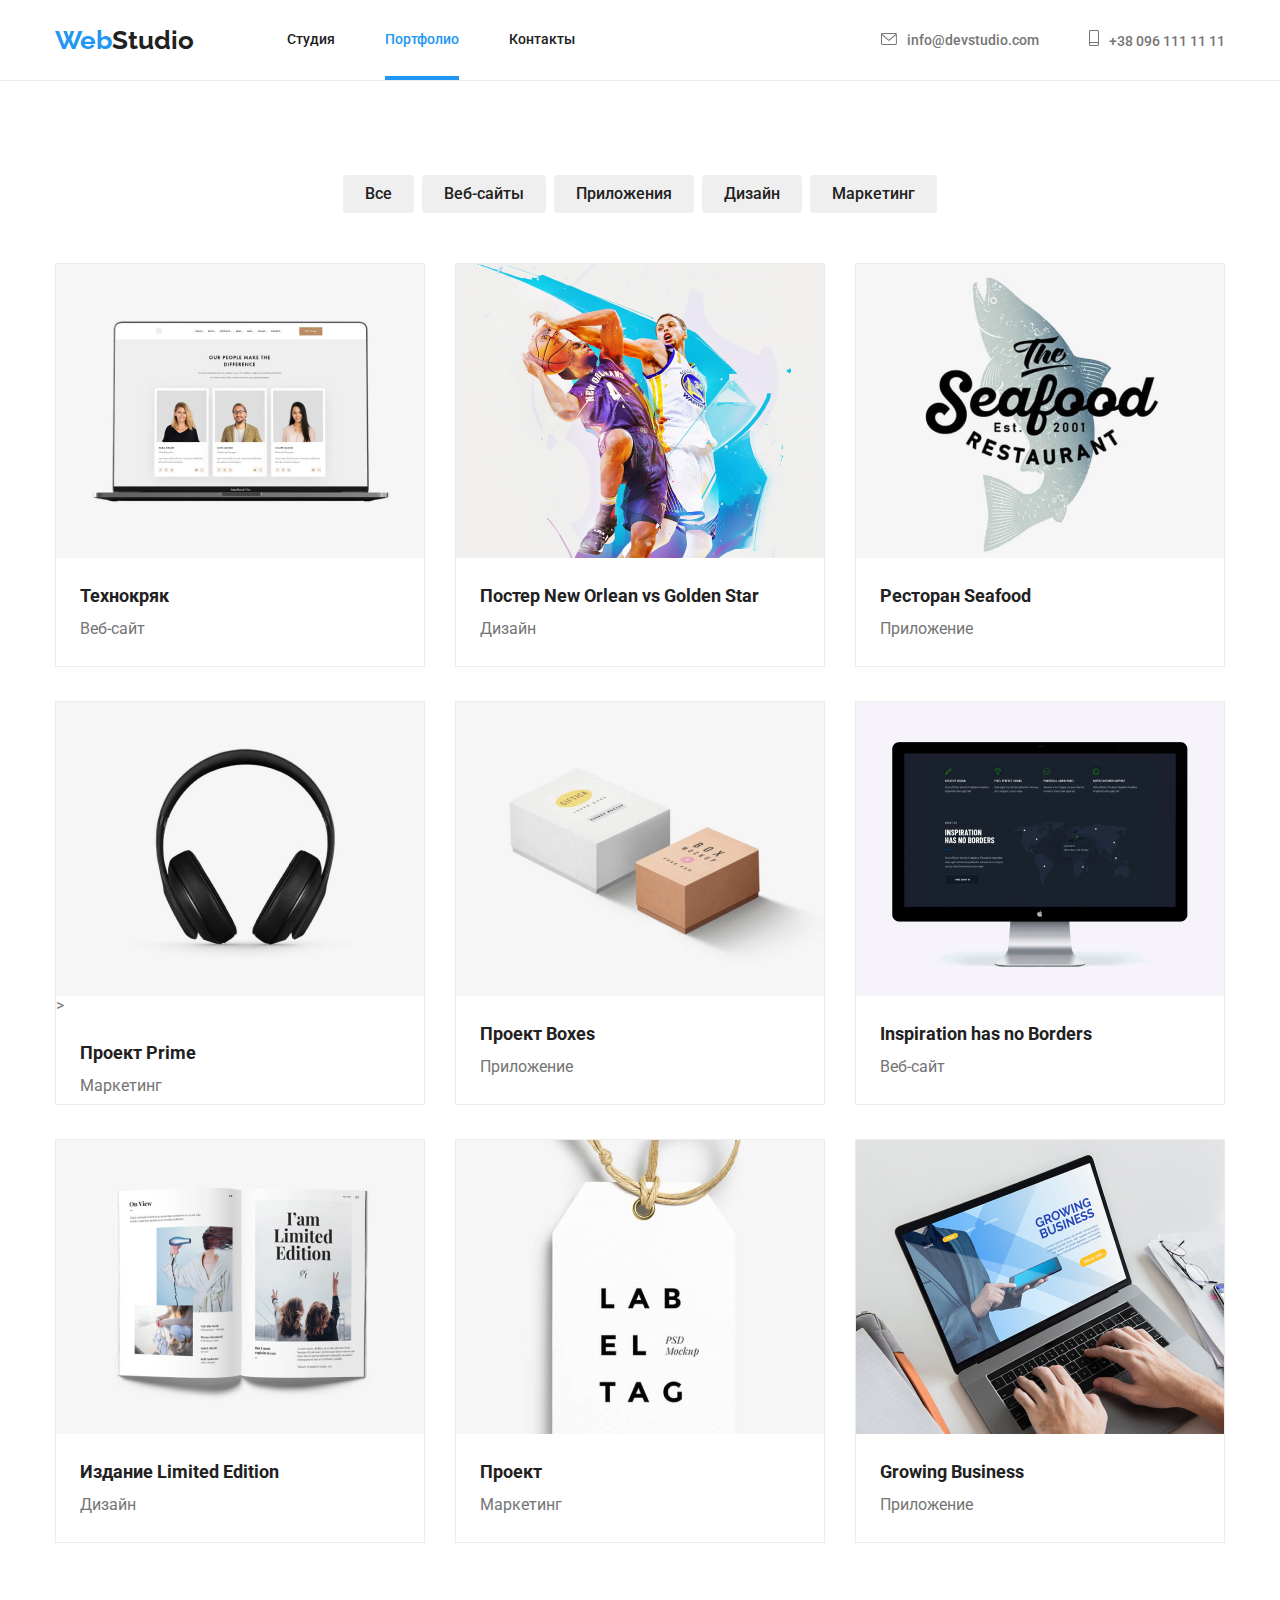
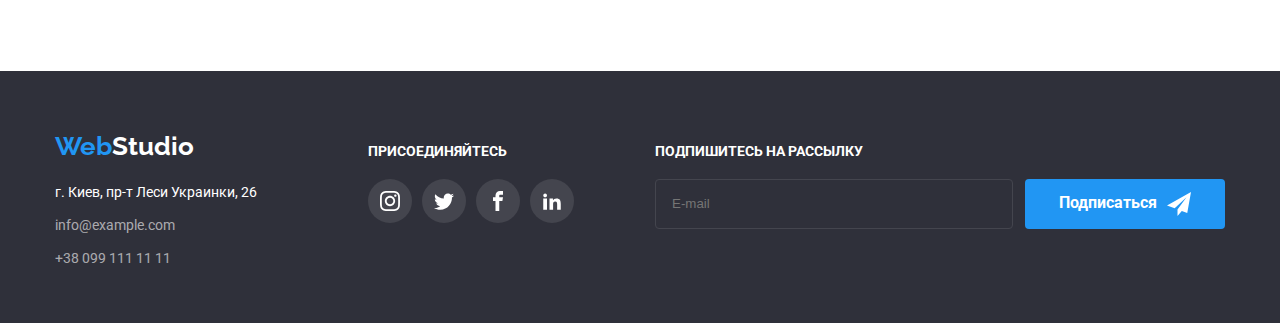
==== commit fb6d14cf: "2" ====
--- a/portfolio.html
+++ b/portfolio.html
@@ -8,7 +8,7 @@
     <link
         href="https://fonts.googleapis.com/css2?family=Raleway:wght@700&family=Roboto:wght@400;500;700;900&display=swap"
         rel="stylesheet" />
-    <link rel="stylesheet" href="./css/styles.css" />
+    <link rel="stylesheet" href="./css/main.min.css" />
 </head>
 
 <body>
@@ -207,79 +207,99 @@
 
     <!--page footer-->
 
-
-    <footer class="footer">
-        <div class="container">
-            <div class="two-colons-footer">
-                <div class="decor-footer-logo">
-                    <a href="./index.html" class="nav"><span class="accent-logo" lang="en">Web</span><span
-                            class="logotip" lang="en">Studio</span></a>
-
-                    <!--contact container-->
-                    <div class="box-for-footer">
-                        <address class="footer-addr">
-                            <ul class="foot-main">
-                                <li class="footer-li">г. Киев, пр-т Леси Украинки, 26</li>
-                                <li class="footer-li">
-                                    <a href="mailto:info@example.com" class="footer-link">info@example.com</a>
-                                </li>
-                                <li class="footer-li">
-                                    <a href="tel:+380991111111" class="footer-link">+38 099 111 11 11</a>
-                                </li>
-                            </ul>
-                        </address>
-                    </div>
+<footer class="footer">
+    <div class="container">
+        <div class="two-colons-footer">
+            <div class="decor-footer-logo">
+                <a href="./index.html" class="nav"><span class="accent-logo" lang="en">Web</span><span class="logotip"
+                        lang="en">Studio</span></a>
+
+                <!--contact container-->
+                <div class="box-for-footer">
+                    <address class="footer-addr">
+                        <ul class="foot-main">
+                            <li class="footer-li">г. Киев, пр-т Леси Украинки, 26</li>
+                            <li class="footer-li">
+                                <a href="mailto:info@example.com" class="footer-link">info@example.com</a>
+                            </li>
+                            <li class="footer-li">
+                                <a href="tel:+380991111111" class="footer-link">+38 099 111 11 11</a>
+                            </li>
+                        </ul>
+                    </address>
                 </div>
-
-                <div class="footer-box-links">
-
-
-                    <h2 class="join-us-footer">Присоединяйтесь</h2>
-                    <ul class="social-list-footer">
-
-                        <li class="social-list-item">
-                            <a href="#" class="social-list-item-footer-links social-footer-link-instagram">
-                                <svg class="social-list-footer-svg">
-                                    <use href="./img/svg/sprite.svg#icon-instagram"></use>
-
-                                </svg>
-                            </a>
-                        </li>
-
-                        <li class="social-list-item">
-                            <a href="#" class="social-list-item-footer-links social-footer-link-twitter">
-                                <svg class="social-list-footer-svg">
-
-                                    <use href="./img/svg/sprite.svg#icon-twitter"></use>
-
-                                </svg>
-                            </a>
-                        </li>
-
-                        <li class="social-list-item">
-                            <a href="#" class="social-list-item-footer-links social-footer-link-facebook">
-                                <svg class="social-list-footer-svg">
-
-                                    <use href="./img/svg/sprite.svg#icon-facebook"></use>
-
-                                </svg>
-                            </a>
-                        </li>
-
-                        <li class="social-list-item">
-                            <a href="#" class="social-list-item-footer-links social-footer-link-linkedin2">
-                                <svg class="social-list-footer-svg">
-
-                                    <use href="./img/svg/sprite.svg#icon-linkedin2"></use>
-
-                                </svg>
-                            </a>
-                        </li>
-                    </ul>
-
-                </div>
-            </div>
-    </footer>
+            </div>
+
+            <div class="footer-box-links">
+
+
+                <h2 class="join-us-footer">Присоединяйтесь</h2>
+                <ul class="social-list-footer">
+
+                    <li class="social-list-item">
+                        <a href="#" class="social-list-item-footer-links social-footer-link-instagram">
+                            <svg class="social-list-footer-svg">
+                                <use href="./img/svg/sprite.svg#icon-instagram"></use>
+
+                            </svg>
+                        </a>
+                    </li>
+
+                    <li class="social-list-item">
+                        <a href="#" class="social-list-item-footer-links social-footer-link-twitter">
+                            <svg class="social-list-footer-svg">
+
+                                <use href="./img/svg/sprite.svg#icon-twitter"></use>
+
+                            </svg>
+                        </a>
+                    </li>
+
+                    <li class="social-list-item">
+                        <a href="#" class="social-list-item-footer-links social-footer-link-facebook">
+                            <svg class="social-list-footer-svg">
+
+                                <use href="./img/svg/sprite.svg#icon-facebook"></use>
+
+                            </svg>
+                        </a>
+                    </li>
+
+                    <li class="social-list-item">
+                        <a href="#" class="social-list-item-footer-links social-footer-link-linkedin2">
+                            <svg class="social-list-footer-svg">
+
+                                <use href="./img/svg/sprite.svg#icon-linkedin2"></use>
+
+                            </svg>
+                        </a>
+                    </li>
+                </ul>
+
+            </div>
+
+            <div>
+                <h2 class="join-us-footer-email">Подпишитесь на рассылку</h2>
+                <form action="#" class="email-form-foot">
+
+                    <label for="mail"></label>
+                    <input type="email" class="contact-form-email" name="mail" id="mail" placeholder="E-mail" />
+
+
+                    <button type="submit" class="button-form-foot but-foot">Подписаться
+                        <svg class="icon-for-form-foot">
+                            <use href="./img/svg/sprite.svg#plane"></use>
+                        </svg>
+                    </button>
+
+                </form>
+            </div>
+
+
+
+        </div>
+    </div>
+</footer>
 
 </body>
 
--- a/css/main.min.css
+++ b/css/main.min.css
@@ -0,0 +1,2 @@
+:root{--primary-text-color: #757575;--title-text-color: #212121;--accent-text-color: #2196f3;--hero-text-color: #ffffff;--footer-text-color: rgba(255, 255, 255, 0.6);--primary-bg-color: #ffffff;--second-bg-color: #2f303a;--third-bg-color: rgba(255, 255, 255, 1);--forth-bg-color: #f5f4fa;--line: #ececec;--links: rgba(175, 177, 184, 1);--bgc-links-footer: #44454e;--bgc-icons-benefits: rgba(245, 244, 250, 1)}*{padding:0;margin:0}*,*:before,*:after{box-sizing:border-box}nav,footer,header,aside{display:block}img{display:block}body{color:var(--primary-text-color);background-color:var(--third-bg-color);font-family:Roboto, sans-serif}ul{list-style:none}.nav{text-decoration:none}.main-nav{display:flex;align-items:center;margin-right:auto}.nav .accent-logo{color:var(--accent-text-color);font-family:Raleway, sans-serif;font-weight:700;font-size:26px;line-height:1.19;text-decoration:none}.nav .logo{color:var(--title-text-color);font-family:Raleway, sans-serif;font-weight:700;font-size:26px;line-height:1.19;text-decoration:none}.logotip{color:var(--hero-text-color);font-family:Raleway, sans-serif;font-weight:700;font-size:26px;line-height:1.19;text-decoration:none}.main-div{display:flex;align-items:center;margin-right:auto}.site-nav .link{display:block;color:var(--title-text-color);font-family:inherit;font-weight:500;font-size:14px;line-height:1.14;text-decoration:none;padding-top:32px;transition:all 250ms cubic-bezier(0.4, 0, 0.2, 1)}.site-nav .link:hover,.site-nav .link:focus{color:var(--accent-text-color)}.site-nav .link.current{color:var(--accent-text-color)}.site-nav .link.current::after{display:block;content:"";height:4px;width:100%;background-color:var(--accent-text-color);margin:0 auto;margin-top:28px;transition:all 250ms cubic-bezier(0.4, 0, 0.2, 1)}.navigation .link{color:var(--primary-text-color);font-family:inherit;font-weight:500;font-size:14px;line-height:1.14;text-decoration:none;font-style:normal;transition:all 250ms cubic-bezier(0.4, 0, 0.2, 1)}.navigation .link:hover,.navigation .link:focus{color:var(--accent-text-color)}.navigation .link.current{color:var(--accent-text-color)}.site-nav{display:flex;margin-left:93px}.site-nav .item+.item{margin-left:50px}.links-main{display:flex;align-items:center}.navigation{margin-left:auto}.links-main .item+.item{padding-left:50px}.icon-for-header-svg-m{width:16px;height:12px;margin-right:10px;fill:var(--primary-text-color);transition:all 250ms cubic-bezier(0.4, 0, 0.2, 1)}.icon-for-header-svg-t{width:10px;height:16px;margin-right:10px;fill:var(--primary-text-color);transition:all 250ms cubic-bezier(0.4, 0, 0.2, 1)}.link:hover .icon-for-header-svg-m{fill:var(--accent-text-color)}.link:hover .icon-for-header-svg-t{fill:var(--accent-text-color)}.heading{background-color:var(--second-bg-color);box-sizing:border-box;height:600px;padding-top:200px;padding-bottom:280px}.overlay-head{flex-grow:1;max-width:1600px;height:600px;margin-left:auto;margin-right:auto;background-color:var(--second-bg-color);outline:1px solid var(--title-text-color);background-image:linear-gradient(rgba(47,48,58,0.4), rgba(47,48,58,0.4)),url("../img/fon/imj-for-header.jpg");background-repeat:no-repeat;background-size:cover}.container{margin-left:auto;margin-right:auto;padding-left:15px;padding-right:15px;width:1200px}.color-white{color:var(--hero-text-color);font-weight:900;font-size:44px;line-height:1.36;text-align:center;text-transform:uppercase;margin-bottom:30px}.button-studio{color:var(--hero-text-color);background-color:var(--accent-text-color);font-weight:700;font-size:16px;line-height:1.87;border:0px;border-radius:4px;padding:10px 32px;text-align:center;margin-top:30px;display:block;margin:auto}.backdrop{position:fixed;top:0;left:0;width:100%;height:100%;background-color:rgba(0,0,0,0.2);transition:all 250ms cubic-bezier(0.4, 0, 0.2, 1);z-index:1}.modal{position:absolute;top:50%;left:50%;transform:translate(-50%, -50%);width:528px;height:581px;border-radius:4px;background-color:var(--primary-bg-color);box-shadow:0px 1px 3px rgba(0,0,0,0.12),0px 1px 1px rgba(197,121,121,0.14),0px 2px 1px rgba(0,0,0,0.2);padding:40px}.modal .close-modal{position:absolute;top:8px;right:8px;width:30px;height:30px;background-color:transparent;border:1px solid rgba(0,0,0,0.1);border-radius:50%;cursor:pointer}.icon-for-button-studio{width:11px;height:11px;top:3px;left:4px;fill:var(--title-text-color)}.close-modal:hover .icon-for-button-studio{fill:var(--accent-text-color)}.is-hidden{opacity:0;visibility:hidden;pointer-events:none}.modal-form{display:flex;flex-direction:column;top:-20px;left:0}.cap-for-form-head{font-weight:700;font-size:20px;line-height:1.15;text-align:center;letter-spacing:0.03em;color:var(--title-text-color);width:100%;margin-bottom:30px}.modal-form-field{position:relative;margin-bottom:10px}.modal-form-input-label{position:relative;font-family:inherit;font-size:12px;line-height:1.418;letter-spacing:0.1em;margin-bottom:4px;display:block}.modal-form-input-label:hover .modal-form-icon{fill:var(--accent-text-color)}.modal-form-input-label:focus .modal-form-icon{fill:var(--accent-text-color)}.modal-form-icon{position:absolute;top:20px;left:12px;transform:translateY(100%)}.modal-form-input{width:448px;height:40px;padding-left:42px;border-radius:4px;border:1px solid rgba(33,33,33,0.2);top:0;left:0}.modal-form-input:hover,.modal-form-input:focus{border-color:var(--accent-text-color);outline:none}.modal-form-input:focus+.modal-form-icon{fill:var(--accent-text-color)}.modal-form-input:focus ~ .modal-form-icon svg{fill:var(--accent-text-color)}.modal-form-message:focus{outline:none}.modal-form-message{width:100%;height:120px;resize:none;border:1px solid rgba(33,33,33,0.2);border-radius:4px;padding:12px 16px}.modal-form-check:before{display:block;content:"";width:16px;height:15px;border:1px solid var(--accent-text-color)}.modal-form-label-check::before{content:"";display:block;width:16px;height:15px;border:1px solid #000}.modal-form-check:checked+.modal-form-label-check::before{background-image:url("../img/svg/icon-check.png")}.visually-hidden{visibility:hidden;position:absolute}.modal-form-label-check{font-size:14px;font-weight:400;line-height:1.714}.modal-form-label-check{display:flex}.modal-agree{margin-left:7px;display:block}.button-modal-form{color:var(--hero-text-color);font-weight:700;font-size:16px;line-height:1.875;width:200px;height:50px;border:1px solid var(--accent-text-color);border-radius:4px;background:var(--accent-text-color);box-shadow:0px 4px 4px rgba(0,0,0,0.15);border-radius:4px;align-items:center;margin-top:30px;display:block;margin:auto;margin-top:30px}.modal-form-icon-gal:focus{fill:var(--hero-text-color);background-color:var(--accent-text-color)}.icons-benefits-four{display:flex;justify-content:center;align-items:center;box-sizing:border-box;height:120px;width:270px;background-color:var(--bgc-icons-benefits);border:1px solid var(--bgc-icons-benefits);border-radius:4px;margin-bottom:30px;transition:all 250ms cubic-bezier(0.4, 0, 0.2, 1)}.icons-benefits-four:hover{border:2px solid var(--accent-text-color)}.icons-benefits-four:hover svg{fill:var(--accent-text-color)}.our-work-features .benefits+.benefits{margin-left:30px}.main-features{padding-top:94px}.our-work-features .work-features-title{font-weight:700;font-size:14px;line-height:1.14;text-transform:uppercase;color:var(--title-text-color)}.benefits .work-features-title+.work-features-title{margin-left:30px}.benefits .work-features-title{margin-bottom:10px}.our-work-features .text{font-weight:400;font-size:14px;line-height:1.71;letter-spacing:0.03em}.text{width:270px;height:75px}.bgc-benef{background-color:var(--third-bg-color)}.our-work-features{display:flex}.what-we-do-ul{display:flex}.what-we-do-ul .what-we-do-li+.what-we-do-li{padding-left:30px}.about-work-section{padding-top:94px;padding-bottom:94px}.image-work{position:relative;width:100%}.work-section-artic{text-transform:uppercase;font-weight:700;font-size:14px;color:var(--hero-text-color);position:absolute;left:0;width:100%;height:70px;bottom:0;background:rgba(47,48,58,0.8);display:flex;align-items:center;justify-content:center}.section-title{color:var(--title-text-color);font-weight:700;font-size:36px;line-height:1.6;text-align:center;padding-bottom:50px}.bgc-our-team{background-color:var(--forth-bg-color);padding-top:94px;padding-bottom:94px}.our-team-ul{display:flex}.our-team-ul .our-team-li+.our-team-li{padding-left:30px}.team{color:var(--title-text-color);font-weight:500;font-size:16px;line-height:1.18;text-align:center;margin-bottom:10px}.description-team{font-size:16px;line-height:1.18;text-align:center;margin-bottom:16px}.team-padding{border-left:1px solid var(--line);border-right:1px solid var(--line);border-bottom:1px solid var(--line);border-radius:4px;background-color:var(--third-bg-color);padding-top:30px;padding-bottom:30px;box-sizing:border-box;height:168px;width:270px;padding-left:32px;padding-right:32px;box-shadow:0px 1px 3px rgba(0,0,0,0.12),0px 1px 1px rgba(0,0,0,0.14),0px 2px 1px rgba(0,0,0,0.2);transition:all 250ms cubic-bezier(0.4, 0, 0.2, 1)}.social-list{display:flex;justify-content:space-between}.social-list-svg{width:20px;height:20px}.social-list-item-links{display:flex;justify-content:center;align-items:center;width:44px;height:44px;border-radius:50%;background-color:var(--primary-bg-color);transition:all 250ms cubic-bezier(0.4, 0, 0.2, 1)}.social-list-item-links:hover,.social-list-item-links:focus{fill:var(--primary-bg-color);background-color:var(--accent-text-color)}.social-list-item-links:hover svg{fill:var(--primary-bg-color)}.social-list-item-link-instagram{fill:var(--links)}.social-list-item-link-twitter{fill:var(--links)}.social-list-item-link-facebook{fill:var(--links)}.social-list-item-link-linkedin2{fill:var(--links)}.our-clients{box-sizing:border-box;height:370px;background-color:var(--primary-bg-color);padding-top:94px;padding-bottom:94px}.section-title-clients{color:var(--title-text-color);font-weight:700;font-size:36px;line-height:1.171;text-align:center;padding-bottom:50px}.our-clients-ul{display:flex;justify-content:spase-around}.our-clients-ul .our-clients-li+.our-clients-li{margin-left:30px}.our-clients-li{display:flex;justify-content:center;align-items:center;border:1px solid var(--links);border-radius:4px;background-color:var(--third-bg-color);box-sizing:border-box;height:90px;width:170px;transition:all 250ms cubic-bezier(0.4, 0, 0.2, 1)}.logo-clients-svg{fill:var(--links);transition:all 250ms cubic-bezier(0.4, 0, 0.2, 1)}.our-clients-li:hover{border:1px solid var(--accent-text-color);transition:all 250ms cubic-bezier(0.4, 0, 0.2, 1)}.our-clients-li:hover svg{fill:var(--accent-text-color);transition:all 250ms cubic-bezier(0.4, 0, 0.2, 1)}.footer{background-color:var(--second-bg-color);text-decoration:none;list-style:none;box-sizing:border-box;height:252px;padding-top:60px;padding-bottom:60px;display:flex}.footer-addr{color:var(--hero-text-color);font-size:14px;line-height:1.71;font-style:normal}.footer-link{color:var(--footer-text-color);font-size:14px;line-height:1.71;text-decoration:none;list-style:none}.foot-main{box-sizing:border-box;width:231px;height:105px}.footer-li:first-child{margin-top:20px}.footer-li{margin-top:9px}.footer-tel{margin-top:9px}.join-us-footer{color:var(--hero-text-color);font-weight:700;font-size:14px;line-height:1.142;text-transform:uppercase;display:flex;align-items:center;margin-bottom:20px;padding-top:12px}.social-list-footer{display:flex;justify-content:center;align-items:center;margin-right:auto}.social-list-footer-svg{width:20px;height:20px}.social-list-item-footer-links{display:flex;justify-content:center;align-items:center;width:44px;height:44px;border-radius:50%;background-color:var(--bgc-links-footer);transition:all 250ms cubic-bezier(0.4, 0, 0.2, 1)}.social-list-footer .social-list-item+.social-list-item{margin-left:10px}.social-list-item-footer-links:hover svg{fill:var(--hero-text-color)}.social-footer-link-instagram{fill:var(--hero-text-color)}.social-footer-link-twitter{fill:var(--hero-text-color)}.social-footer-link-facebook{fill:var(--hero-text-color)}.social-footer-link-linkedin2{fill:var(--hero-text-color)}.social-list-item-footer-links:hover,.social-list-item-footer-links:focus{fill:var(--primary-bg-color);background-color:var(--accent-text-color)}.two-colons-footer{display:flex;justify-content:space-between}.join-us-footer-email{color:var(--hero-text-color);font-weight:700;font-size:14px;line-height:1.142;text-transform:uppercase;display:flex;justify-content:center;margin-bottom:20px;padding-top:12px}.join-us-footer-email{color:var(--hero-text-color);font-weight:700;font-size:14px;line-height:1.142;text-transform:uppercase;display:flex;justify-content:center;margin-bottom:20px;padding-top:12px}.email-form-foot{display:flex}.contact-form-email{width:358px;min-height:50px;margin:auto;background-color:transparent;border:1px solid var(--bgc-links-footer);border-radius:4px;align-items:flex-start;padding-left:16px;margin-right:12px;color:var(--hero-text-color)}.button-form-foot{background-color:var(--accent-text-color);width:200px;min-height:50px;margin:0 auto;border:0px;border-radius:4px}.but-foot{justify-content:center;text-align:center;font-family:inherit;font-weight:700;color:var(--hero-text-color);font-size:16px;line-height:1.42;text-decoration:none;align-items:center;display:flex}.icon-for-form-foot{justify-content:center;text-align:center;width:24px;height:24px;margin-left:10px;fill:var(--hero-text-color)}.join-us-footer-email{display:flex;flex-direction:column}.but{display:block;border:0px;font-family:inherit;font-weight:500;color:var(--title-text-color);font-size:16px;line-height:1.6;text-decoration:none;border:0px;text-align:center;border-radius:4px;padding:6px 22px;transition:all 250ms cubic-bezier(0.4, 0, 0.2, 1)}.button .but:hover,.button .but:focus{color:var(--hero-text-color);background-color:var(--accent-text-color);box-shadow:0px 3px 1px rgba(0,0,0,0.1),0px 1px 2px rgba(0,0,0,0.08),0px 2px 2px rgba(0,0,0,0.12)}.button.primary{color:var(--hero-text-color);background-color:var(--accent-text-color);box-shadow:0px 3px 1px rgba(0,0,0,0.1),0px 1px 2px rgba(0,0,0,0.08),0px 2px 2px rgba(0,0,0,0.12)}.buttons-section .button{display:flex;justify-content:center;padding-bottom:50px}.button .title+.title{margin-left:8px}.buttons-section{padding-top:94px;padding-bottom:94px}.border-for-header{border-bottom-width:1px;border-bottom-style:solid;border-bottom-color:var(--line)}.features-portfolio .titles-function-port{font-size:18px;font-weight:700;line-height:2;text-transform:inherit;color:var(--title-text-color)}.text-elem{font-size:16px;line-height:1.87}.titles-function-port{color:var(--title-text-color)}.border-for-cards{display:inline-block;border:1px solid var(--line);width:370px;height:404px;background-color:var(--primary-bg-color);overflow:hidden;transition:all 250ms cubic-bezier(0.4, 0, 0.2, 1)}.overlay{position:relative;overflow:hidden}.text-cards-overlay{position:absolute;width:100%;height:100%;top:0;left:0;opacity:0;transition:all 250ms cubic-bezier(0.4, 0, 0.2, 1);transform:translateY(100%);background-color:rgba(33,150,243,0.9);color:var(--hero-text-color)}.features-li:hover .text-cards-overlay{transform:translateY(0);opacity:1}.padding-for-cards-port{padding-left:24px;padding-top:20px;padding-bottom:20px;padding-right:24px}.features-li:not(:nth-child(3n)){padding-right:30px;padding-bottom:30px}.border-for-cards:hover{box-shadow:0px 1px 1px rgba(0,0,0,0.12),0px 4px 4px rgba(0,0,0,0.06),1px 4px 6px rgba(0,0,0,0.16)}.features-portfolio{display:flex;flex-wrap:wrap}.features-portfolio{display:flex}.portfolio-text-for-cards{box-sizing:border-box;font-family:inherit;font-size:18px;line-height:1.56;font-weight:400;padding-top:63px;padding-left:63px;padding-left:24px;padding-right:24px}
+/*# sourceMappingURL=main.min.css.map */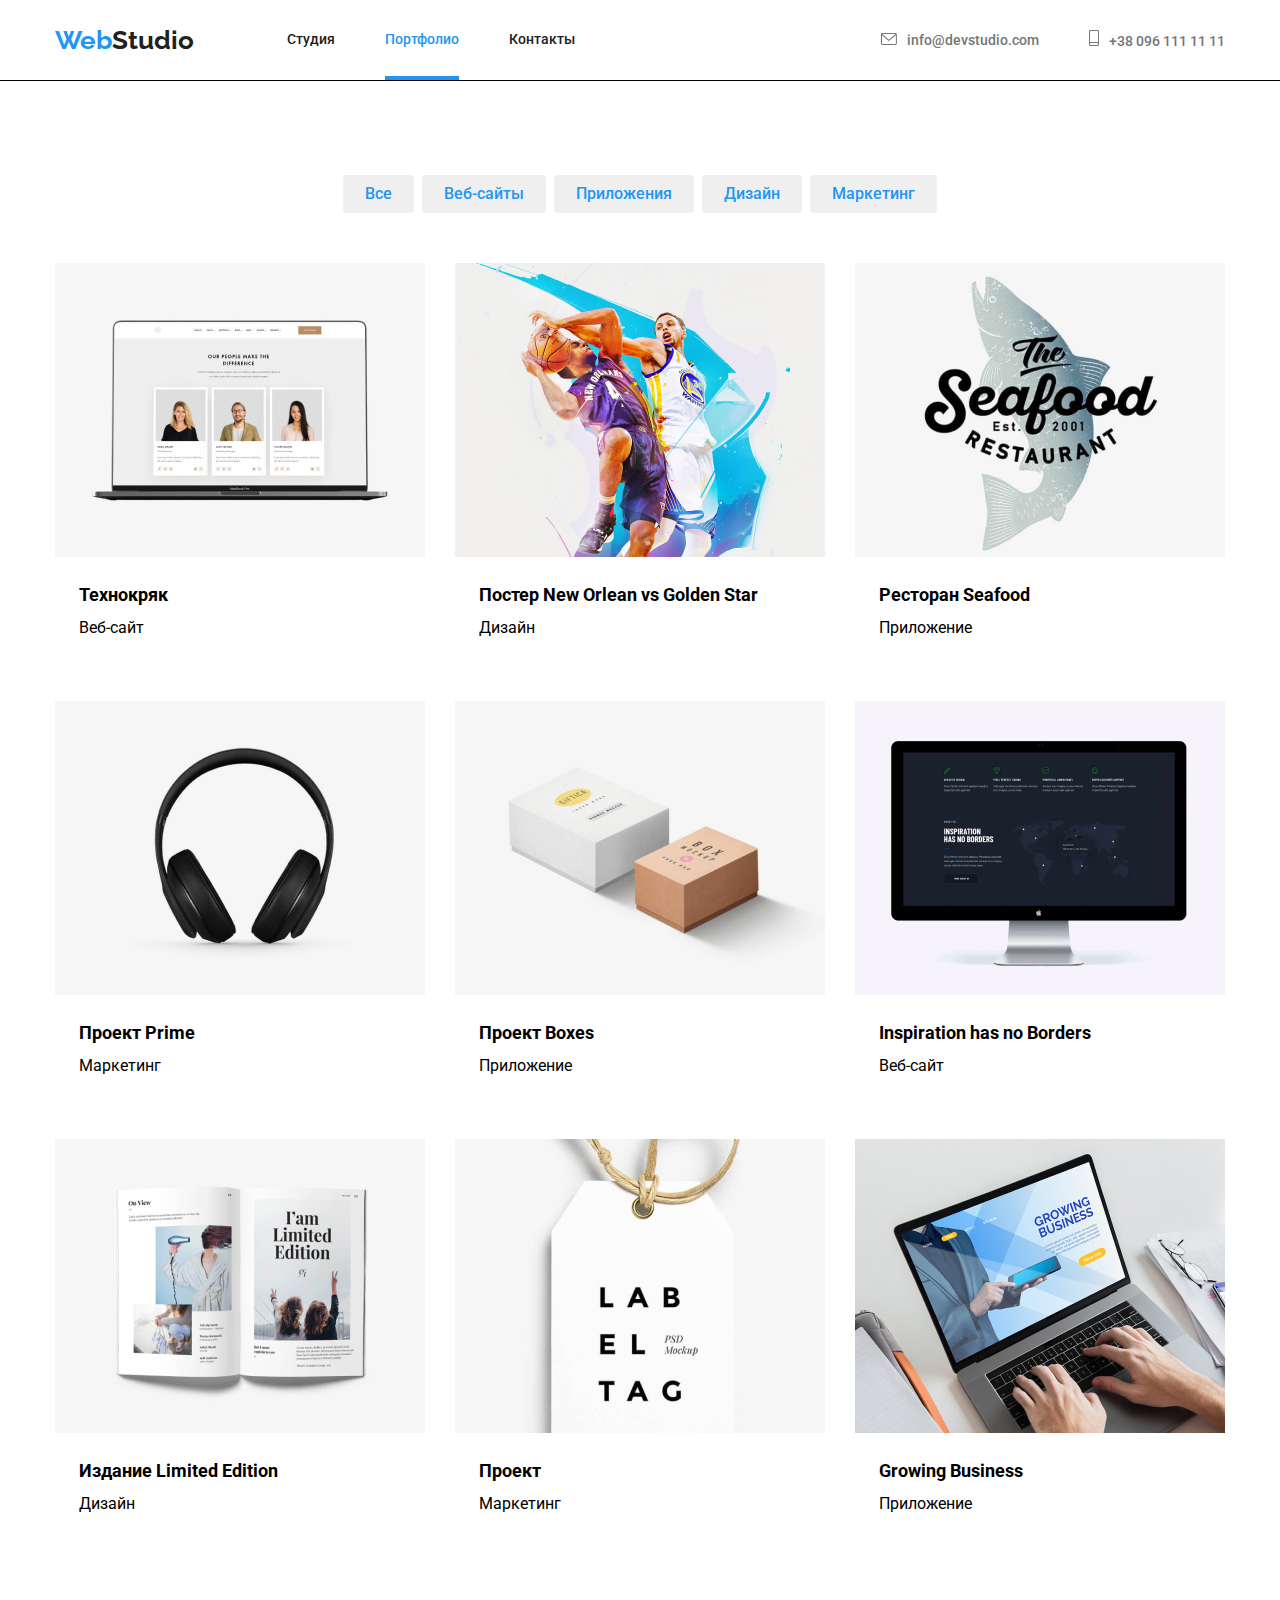
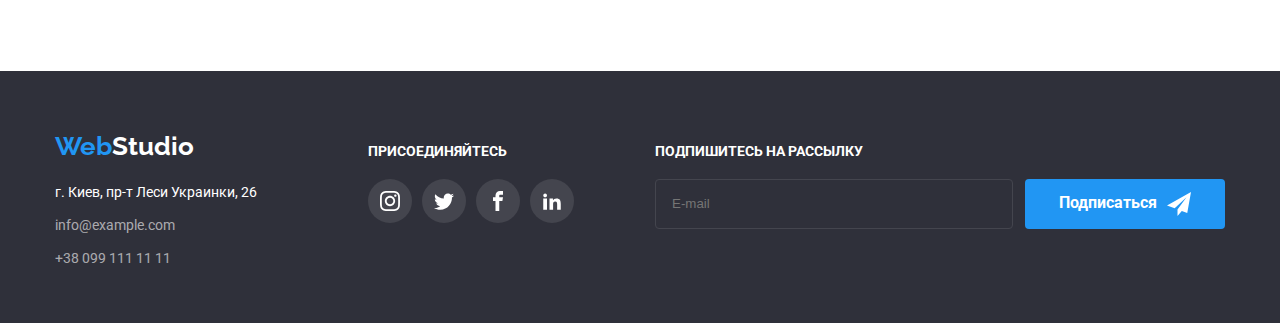
==== commit 0aa39354: "7" ====
--- a/portfolio.html
+++ b/portfolio.html
@@ -135,7 +135,6 @@
                         <div class="border-for-cards">
 
                             <img src="./img/img-fo.jpg" alt="Проект Prime" width="370" height="294" />
-                            >
                             <div class="padding-for-cards-port">
                                 <h2 class="titles-function-port">Проект <span lang="en">Prime</span></h2>
                                 <p class="text-elem">Маркетинг</p>
--- a/css/main.min.css
+++ b/css/main.min.css
@@ -1,2 +1,2 @@
-:root{--primary-text-color: #757575;--title-text-color: #212121;--accent-text-color: #2196f3;--hero-text-color: #ffffff;--footer-text-color: rgba(255, 255, 255, 0.6);--primary-bg-color: #ffffff;--second-bg-color: #2f303a;--third-bg-color: rgba(255, 255, 255, 1);--forth-bg-color: #f5f4fa;--line: #ececec;--links: rgba(175, 177, 184, 1);--bgc-links-footer: #44454e;--bgc-icons-benefits: rgba(245, 244, 250, 1)}*{padding:0;margin:0}*,*:before,*:after{box-sizing:border-box}nav,footer,header,aside{display:block}img{display:block}body{color:var(--primary-text-color);background-color:var(--third-bg-color);font-family:Roboto, sans-serif}ul{list-style:none}.nav{text-decoration:none}.main-nav{display:flex;align-items:center;margin-right:auto}.nav .accent-logo{color:var(--accent-text-color);font-family:Raleway, sans-serif;font-weight:700;font-size:26px;line-height:1.19;text-decoration:none}.nav .logo{color:var(--title-text-color);font-family:Raleway, sans-serif;font-weight:700;font-size:26px;line-height:1.19;text-decoration:none}.logotip{color:var(--hero-text-color);font-family:Raleway, sans-serif;font-weight:700;font-size:26px;line-height:1.19;text-decoration:none}.main-div{display:flex;align-items:center;margin-right:auto}.site-nav .link{display:block;color:var(--title-text-color);font-family:inherit;font-weight:500;font-size:14px;line-height:1.14;text-decoration:none;padding-top:32px;transition:all 250ms cubic-bezier(0.4, 0, 0.2, 1)}.site-nav .link:hover,.site-nav .link:focus{color:var(--accent-text-color)}.site-nav .link.current{color:var(--accent-text-color)}.site-nav .link.current::after{display:block;content:"";height:4px;width:100%;background-color:var(--accent-text-color);margin:0 auto;margin-top:28px;transition:all 250ms cubic-bezier(0.4, 0, 0.2, 1)}.navigation .link{color:var(--primary-text-color);font-family:inherit;font-weight:500;font-size:14px;line-height:1.14;text-decoration:none;font-style:normal;transition:all 250ms cubic-bezier(0.4, 0, 0.2, 1)}.navigation .link:hover,.navigation .link:focus{color:var(--accent-text-color)}.navigation .link.current{color:var(--accent-text-color)}.site-nav{display:flex;margin-left:93px}.site-nav .item+.item{margin-left:50px}.links-main{display:flex;align-items:center}.navigation{margin-left:auto}.links-main .item+.item{padding-left:50px}.icon-for-header-svg-m{width:16px;height:12px;margin-right:10px;fill:var(--primary-text-color);transition:all 250ms cubic-bezier(0.4, 0, 0.2, 1)}.icon-for-header-svg-t{width:10px;height:16px;margin-right:10px;fill:var(--primary-text-color);transition:all 250ms cubic-bezier(0.4, 0, 0.2, 1)}.link:hover .icon-for-header-svg-m{fill:var(--accent-text-color)}.link:hover .icon-for-header-svg-t{fill:var(--accent-text-color)}.heading{background-color:var(--second-bg-color);box-sizing:border-box;height:600px;padding-top:200px;padding-bottom:280px}.overlay-head{flex-grow:1;max-width:1600px;height:600px;margin-left:auto;margin-right:auto;background-color:var(--second-bg-color);outline:1px solid var(--title-text-color);background-image:linear-gradient(rgba(47,48,58,0.4), rgba(47,48,58,0.4)),url("../img/fon/imj-for-header.jpg");background-repeat:no-repeat;background-size:cover}.container{margin-left:auto;margin-right:auto;padding-left:15px;padding-right:15px;width:1200px}.color-white{color:var(--hero-text-color);font-weight:900;font-size:44px;line-height:1.36;text-align:center;text-transform:uppercase;margin-bottom:30px}.button-studio{color:var(--hero-text-color);background-color:var(--accent-text-color);font-weight:700;font-size:16px;line-height:1.87;border:0px;border-radius:4px;padding:10px 32px;text-align:center;margin-top:30px;display:block;margin:auto}.backdrop{position:fixed;top:0;left:0;width:100%;height:100%;background-color:rgba(0,0,0,0.2);transition:all 250ms cubic-bezier(0.4, 0, 0.2, 1);z-index:1}.modal{position:absolute;top:50%;left:50%;transform:translate(-50%, -50%);width:528px;height:581px;border-radius:4px;background-color:var(--primary-bg-color);box-shadow:0px 1px 3px rgba(0,0,0,0.12),0px 1px 1px rgba(197,121,121,0.14),0px 2px 1px rgba(0,0,0,0.2);padding:40px}.modal .close-modal{position:absolute;top:8px;right:8px;width:30px;height:30px;background-color:transparent;border:1px solid rgba(0,0,0,0.1);border-radius:50%;cursor:pointer}.icon-for-button-studio{width:11px;height:11px;top:3px;left:4px;fill:var(--title-text-color)}.close-modal:hover .icon-for-button-studio{fill:var(--accent-text-color)}.is-hidden{opacity:0;visibility:hidden;pointer-events:none}.modal-form{display:flex;flex-direction:column;top:-20px;left:0}.cap-for-form-head{font-weight:700;font-size:20px;line-height:1.15;text-align:center;letter-spacing:0.03em;color:var(--title-text-color);width:100%;margin-bottom:30px}.modal-form-field{position:relative;margin-bottom:10px}.modal-form-input-label{position:relative;font-family:inherit;font-size:12px;line-height:1.418;letter-spacing:0.1em;margin-bottom:4px;display:block}.modal-form-input-label:hover .modal-form-icon{fill:var(--accent-text-color)}.modal-form-input-label:focus .modal-form-icon{fill:var(--accent-text-color)}.modal-form-icon{position:absolute;top:20px;left:12px;transform:translateY(100%)}.modal-form-input{width:448px;height:40px;padding-left:42px;border-radius:4px;border:1px solid rgba(33,33,33,0.2);top:0;left:0}.modal-form-input:hover,.modal-form-input:focus{border-color:var(--accent-text-color);outline:none}.modal-form-input:focus+.modal-form-icon{fill:var(--accent-text-color)}.modal-form-input:focus ~ .modal-form-icon svg{fill:var(--accent-text-color)}.modal-form-message:focus{outline:none}.modal-form-message{width:100%;height:120px;resize:none;border:1px solid rgba(33,33,33,0.2);border-radius:4px;padding:12px 16px}.modal-form-check:before{display:block;content:"";width:16px;height:15px;border:1px solid var(--accent-text-color)}.modal-form-label-check::before{content:"";display:block;width:16px;height:15px;border:1px solid #000}.modal-form-check:checked+.modal-form-label-check::before{background-image:url("../img/svg/icon-check.png")}.visually-hidden{visibility:hidden;position:absolute}.modal-form-label-check{font-size:14px;font-weight:400;line-height:1.714}.modal-form-label-check{display:flex}.modal-agree{margin-left:7px;display:block}.button-modal-form{color:var(--hero-text-color);font-weight:700;font-size:16px;line-height:1.875;width:200px;height:50px;border:1px solid var(--accent-text-color);border-radius:4px;background:var(--accent-text-color);box-shadow:0px 4px 4px rgba(0,0,0,0.15);border-radius:4px;align-items:center;margin-top:30px;display:block;margin:auto;margin-top:30px}.modal-form-icon-gal:focus{fill:var(--hero-text-color);background-color:var(--accent-text-color)}.icons-benefits-four{display:flex;justify-content:center;align-items:center;box-sizing:border-box;height:120px;width:270px;background-color:var(--bgc-icons-benefits);border:1px solid var(--bgc-icons-benefits);border-radius:4px;margin-bottom:30px;transition:all 250ms cubic-bezier(0.4, 0, 0.2, 1)}.icons-benefits-four:hover{border:2px solid var(--accent-text-color)}.icons-benefits-four:hover svg{fill:var(--accent-text-color)}.our-work-features .benefits+.benefits{margin-left:30px}.main-features{padding-top:94px}.our-work-features .work-features-title{font-weight:700;font-size:14px;line-height:1.14;text-transform:uppercase;color:var(--title-text-color)}.benefits .work-features-title+.work-features-title{margin-left:30px}.benefits .work-features-title{margin-bottom:10px}.our-work-features .text{font-weight:400;font-size:14px;line-height:1.71;letter-spacing:0.03em}.text{width:270px;height:75px}.bgc-benef{background-color:var(--third-bg-color)}.our-work-features{display:flex}.what-we-do-ul{display:flex}.what-we-do-ul .what-we-do-li+.what-we-do-li{padding-left:30px}.about-work-section{padding-top:94px;padding-bottom:94px}.image-work{position:relative;width:100%}.work-section-artic{text-transform:uppercase;font-weight:700;font-size:14px;color:var(--hero-text-color);position:absolute;left:0;width:100%;height:70px;bottom:0;background:rgba(47,48,58,0.8);display:flex;align-items:center;justify-content:center}.section-title{color:var(--title-text-color);font-weight:700;font-size:36px;line-height:1.6;text-align:center;padding-bottom:50px}.bgc-our-team{background-color:var(--forth-bg-color);padding-top:94px;padding-bottom:94px}.our-team-ul{display:flex}.our-team-ul .our-team-li+.our-team-li{padding-left:30px}.team{color:var(--title-text-color);font-weight:500;font-size:16px;line-height:1.18;text-align:center;margin-bottom:10px}.description-team{font-size:16px;line-height:1.18;text-align:center;margin-bottom:16px}.team-padding{border-left:1px solid var(--line);border-right:1px solid var(--line);border-bottom:1px solid var(--line);border-radius:4px;background-color:var(--third-bg-color);padding-top:30px;padding-bottom:30px;box-sizing:border-box;height:168px;width:270px;padding-left:32px;padding-right:32px;box-shadow:0px 1px 3px rgba(0,0,0,0.12),0px 1px 1px rgba(0,0,0,0.14),0px 2px 1px rgba(0,0,0,0.2);transition:all 250ms cubic-bezier(0.4, 0, 0.2, 1)}.social-list{display:flex;justify-content:space-between}.social-list-svg{width:20px;height:20px}.social-list-item-links{display:flex;justify-content:center;align-items:center;width:44px;height:44px;border-radius:50%;background-color:var(--primary-bg-color);transition:all 250ms cubic-bezier(0.4, 0, 0.2, 1)}.social-list-item-links:hover,.social-list-item-links:focus{fill:var(--primary-bg-color);background-color:var(--accent-text-color)}.social-list-item-links:hover svg{fill:var(--primary-bg-color)}.social-list-item-link-instagram{fill:var(--links)}.social-list-item-link-twitter{fill:var(--links)}.social-list-item-link-facebook{fill:var(--links)}.social-list-item-link-linkedin2{fill:var(--links)}.our-clients{box-sizing:border-box;height:370px;background-color:var(--primary-bg-color);padding-top:94px;padding-bottom:94px}.section-title-clients{color:var(--title-text-color);font-weight:700;font-size:36px;line-height:1.171;text-align:center;padding-bottom:50px}.our-clients-ul{display:flex;justify-content:spase-around}.our-clients-ul .our-clients-li+.our-clients-li{margin-left:30px}.our-clients-li{display:flex;justify-content:center;align-items:center;border:1px solid var(--links);border-radius:4px;background-color:var(--third-bg-color);box-sizing:border-box;height:90px;width:170px;transition:all 250ms cubic-bezier(0.4, 0, 0.2, 1)}.logo-clients-svg{fill:var(--links);transition:all 250ms cubic-bezier(0.4, 0, 0.2, 1)}.our-clients-li:hover{border:1px solid var(--accent-text-color);transition:all 250ms cubic-bezier(0.4, 0, 0.2, 1)}.our-clients-li:hover svg{fill:var(--accent-text-color);transition:all 250ms cubic-bezier(0.4, 0, 0.2, 1)}.footer{background-color:var(--second-bg-color);text-decoration:none;list-style:none;box-sizing:border-box;height:252px;padding-top:60px;padding-bottom:60px;display:flex}.footer-addr{color:var(--hero-text-color);font-size:14px;line-height:1.71;font-style:normal}.footer-link{color:var(--footer-text-color);font-size:14px;line-height:1.71;text-decoration:none;list-style:none}.foot-main{box-sizing:border-box;width:231px;height:105px}.footer-li:first-child{margin-top:20px}.footer-li{margin-top:9px}.footer-tel{margin-top:9px}.join-us-footer{color:var(--hero-text-color);font-weight:700;font-size:14px;line-height:1.142;text-transform:uppercase;display:flex;align-items:center;margin-bottom:20px;padding-top:12px}.social-list-footer{display:flex;justify-content:center;align-items:center;margin-right:auto}.social-list-footer-svg{width:20px;height:20px}.social-list-item-footer-links{display:flex;justify-content:center;align-items:center;width:44px;height:44px;border-radius:50%;background-color:var(--bgc-links-footer);transition:all 250ms cubic-bezier(0.4, 0, 0.2, 1)}.social-list-footer .social-list-item+.social-list-item{margin-left:10px}.social-list-item-footer-links:hover svg{fill:var(--hero-text-color)}.social-footer-link-instagram{fill:var(--hero-text-color)}.social-footer-link-twitter{fill:var(--hero-text-color)}.social-footer-link-facebook{fill:var(--hero-text-color)}.social-footer-link-linkedin2{fill:var(--hero-text-color)}.social-list-item-footer-links:hover,.social-list-item-footer-links:focus{fill:var(--primary-bg-color);background-color:var(--accent-text-color)}.two-colons-footer{display:flex;justify-content:space-between}.join-us-footer-email{color:var(--hero-text-color);font-weight:700;font-size:14px;line-height:1.142;text-transform:uppercase;display:flex;justify-content:center;margin-bottom:20px;padding-top:12px}.join-us-footer-email{color:var(--hero-text-color);font-weight:700;font-size:14px;line-height:1.142;text-transform:uppercase;display:flex;justify-content:center;margin-bottom:20px;padding-top:12px}.email-form-foot{display:flex}.contact-form-email{width:358px;min-height:50px;margin:auto;background-color:transparent;border:1px solid var(--bgc-links-footer);border-radius:4px;align-items:flex-start;padding-left:16px;margin-right:12px;color:var(--hero-text-color)}.button-form-foot{background-color:var(--accent-text-color);width:200px;min-height:50px;margin:0 auto;border:0px;border-radius:4px}.but-foot{justify-content:center;text-align:center;font-family:inherit;font-weight:700;color:var(--hero-text-color);font-size:16px;line-height:1.42;text-decoration:none;align-items:center;display:flex}.icon-for-form-foot{justify-content:center;text-align:center;width:24px;height:24px;margin-left:10px;fill:var(--hero-text-color)}.join-us-footer-email{display:flex;flex-direction:column}.but{display:block;border:0px;font-family:inherit;font-weight:500;color:var(--title-text-color);font-size:16px;line-height:1.6;text-decoration:none;border:0px;text-align:center;border-radius:4px;padding:6px 22px;transition:all 250ms cubic-bezier(0.4, 0, 0.2, 1)}.button .but:hover,.button .but:focus{color:var(--hero-text-color);background-color:var(--accent-text-color);box-shadow:0px 3px 1px rgba(0,0,0,0.1),0px 1px 2px rgba(0,0,0,0.08),0px 2px 2px rgba(0,0,0,0.12)}.button.primary{color:var(--hero-text-color);background-color:var(--accent-text-color);box-shadow:0px 3px 1px rgba(0,0,0,0.1),0px 1px 2px rgba(0,0,0,0.08),0px 2px 2px rgba(0,0,0,0.12)}.buttons-section .button{display:flex;justify-content:center;padding-bottom:50px}.button .title+.title{margin-left:8px}.buttons-section{padding-top:94px;padding-bottom:94px}.border-for-header{border-bottom-width:1px;border-bottom-style:solid;border-bottom-color:var(--line)}.features-portfolio .titles-function-port{font-size:18px;font-weight:700;line-height:2;text-transform:inherit;color:var(--title-text-color)}.text-elem{font-size:16px;line-height:1.87}.titles-function-port{color:var(--title-text-color)}.border-for-cards{display:inline-block;border:1px solid var(--line);width:370px;height:404px;background-color:var(--primary-bg-color);overflow:hidden;transition:all 250ms cubic-bezier(0.4, 0, 0.2, 1)}.overlay{position:relative;overflow:hidden}.text-cards-overlay{position:absolute;width:100%;height:100%;top:0;left:0;opacity:0;transition:all 250ms cubic-bezier(0.4, 0, 0.2, 1);transform:translateY(100%);background-color:rgba(33,150,243,0.9);color:var(--hero-text-color)}.features-li:hover .text-cards-overlay{transform:translateY(0);opacity:1}.padding-for-cards-port{padding-left:24px;padding-top:20px;padding-bottom:20px;padding-right:24px}.features-li:not(:nth-child(3n)){padding-right:30px;padding-bottom:30px}.border-for-cards:hover{box-shadow:0px 1px 1px rgba(0,0,0,0.12),0px 4px 4px rgba(0,0,0,0.06),1px 4px 6px rgba(0,0,0,0.16)}.features-portfolio{display:flex;flex-wrap:wrap}.features-portfolio{display:flex}.portfolio-text-for-cards{box-sizing:border-box;font-family:inherit;font-size:18px;line-height:1.56;font-weight:400;padding-top:63px;padding-left:63px;padding-left:24px;padding-right:24px}
+*{padding:0;margin:0}*,*:before,*:after{box-sizing:border-box}nav,footer,header,aside{display:block}img{display:block}body{color:var(--primary-text-color);background-color:var(--third-bg-color);font-family:Roboto, sans-serif}ul{list-style:none}.main-nav{display:flex;align-items:center;margin-right:auto}.nav{text-decoration:none}.nav .accent-logo{color:#2196f3;font-family:Raleway, sans-serif;font-weight:700;font-size:26px;line-height:1.19;text-decoration:none}.nav .logo{color:#212121;font-family:Raleway, sans-serif;font-weight:700;font-size:26px;line-height:1.19;text-decoration:none}.logotip{color:#fff;font-family:Raleway, sans-serif;font-weight:700;font-size:26px;line-height:1.19;text-decoration:none}.main-div{display:flex;align-items:center;margin-right:auto}.site-nav .link{display:block;color:#212121;font-family:inherit;font-weight:500;font-size:14px;line-height:1.14;text-decoration:none;padding-top:32px;transition:all 250ms cubic-bezier(0.4, 0, 0.2, 1)}.site-nav .link:hover,.site-nav .link:focus{color:#2196f3}.site-nav .link.current{color:#2196f3}.site-nav .link.current::after{display:block;content:"";height:4px;width:100%;background-color:#2196f3;margin:0 auto;margin-top:28px;transition:all 250ms cubic-bezier(0.4, 0, 0.2, 1)}.navigation{margin-left:auto}.navigation .link{color:#757575;font-family:inherit;font-weight:500;font-size:14px;line-height:1.14;text-decoration:none;font-style:normal;transition:all 250ms cubic-bezier(0.4, 0, 0.2, 1)}.navigation .link:hover,.navigation .link:focus{color:#2196f3}.navigation.link.current{color:#2196f3}.site-nav{display:flex;margin-left:93px}.site-nav .item+.item{margin-left:50px}.links-main{display:flex;align-items:center}.links-main .item+.item{padding-left:50px}.icon-for-header-svg-m{width:16px;height:12px;margin-right:10px;fill:#757575;transition:all 250ms cubic-bezier(0.4, 0, 0.2, 1)}.icon-for-header-svg-t{width:10px;height:16px;margin-right:10px;fill:#757575;transition:all 250ms cubic-bezier(0.4, 0, 0.2, 1)}.link:hover .icon-for-header-svg-m{fill:#2196f3}.link:hover .icon-for-header-svg-t{fill:#2196f3}.heading{background-color:#2f303a;box-sizing:border-box;height:600px;padding-top:200px;padding-bottom:280px}.overlay-head{flex-grow:1;max-width:1600px;height:600px;margin-left:auto;margin-right:auto;background-color:#2f303a;outline:1px solid #212121;background-image:linear-gradient(rgba(47,48,58,0.4), rgba(47,48,58,0.4)),url("../img/fon/imj-for-header.jpg");background-repeat:no-repeat;background-size:cover}.container{margin-left:auto;margin-right:auto;padding-left:15px;padding-right:15px;width:1200px}.color-white{color:#fff;font-weight:900;font-size:44px;line-height:1.36;text-align:center;text-transform:uppercase;margin-bottom:30px}.button-studio{color:#fff;background-color:#2196f3;font-weight:700;font-size:16px;line-height:1.87;border:0px;border-radius:4px;padding:10px 32px;text-align:center;margin-top:30px;display:block;margin:auto}.backdrop{position:fixed;top:0;left:0;width:100%;height:100%;background-color:rgba(0,0,0,0.2);transition:all 250ms cubic-bezier(0.4, 0, 0.2, 1);z-index:1}.modal{position:absolute;top:50%;left:50%;transform:translate(-50%, -50%);width:528px;height:581px;border-radius:4px;background-color:#fff;box-shadow:0px 1px 3px rgba(0,0,0,0.12),0px 1px 1px rgba(197,121,121,0.14),0px 2px 1px rgba(0,0,0,0.2);padding:40px}.modal .close-modal{position:absolute;top:8px;right:8px;width:30px;height:30px;background-color:transparent;border:1px solid rgba(0,0,0,0.1);border-radius:50%;cursor:pointer}.icon-for-button-studio{width:11px;height:11px;top:3px;left:4px;fill:#212121}.close-modal:hover .icon-for-button-studio{fill:#2196f3}.is-hidden{opacity:0;visibility:hidden;pointer-events:none}.cap-for-form-head{font-weight:700;font-size:20px;line-height:1.15;text-align:center;letter-spacing:0.03em;color:#212121;width:100%;margin-bottom:30px}.modal-form{display:flex;flex-direction:column;top:-20px;left:0}.modal-form-field{position:relative;margin-bottom:10px}.modal-form-input-label{position:relative;font-family:inherit;font-size:12px;line-height:1.418;letter-spacing:0.1em;margin-bottom:4px;display:block}.modal-form-input-label:hover .modal-form-icon{fill:#2196f3}.modal-form-input-label:focus .modal-form-icon{fill:#2196f3}.modal-form-icon{position:absolute;top:20px;left:12px;transform:translateY(100%)}.modal-form-input{width:448px;height:40px;padding-left:42px;border-radius:4px;border:1px solid rgba(33,33,33,0.2);top:0;left:0}.modal-form-input:hover,.modal-form-input:focus{border-color:#2196f3;outline:none}.modal-form-input:focus+.modal-form-icon{fill:#2196f3}.modal-form-input:focus ~ .modal-form-icon svg{fill:#2196f3}.modal-form-message:focus{outline:none}.modal-form-message{width:100%;height:120px;resize:none;border:1px solid rgba(33,33,33,0.2);border-radius:4px;padding:12px 16px}.modal-form-check:before{display:block;content:"";width:16px;height:15px;border:1px solid #2196f3}.modal-form-label-check::before{content:"";display:block;width:16px;height:15px;border:1px solid #000}.modal-form-check:checked+.modal-form-label-check::before{background-image:url("../img/svg/icon-check.png")}.modal-form-label-check{font-size:14px;font-weight:400;line-height:1.714}.modal-form-label-check{display:flex}.modal-agree{margin-left:7px;display:block}.button-modal-form{color:#fff;font-weight:700;font-size:16px;line-height:1.875;width:200px;height:50px;border:1px solid #2196f3;border-radius:4px;background:#2196f3;box-shadow:0px 4px 4px rgba(0,0,0,0.15);border-radius:4px;align-items:center;margin-top:30px;display:block;margin:auto;margin-top:30px}.modal-form-icon-gal:focus{fill:#fff;background-color:#2196f3}.visually-hidden{visibility:hidden;position:absolute}.icons-benefits-four{display:flex;justify-content:center;align-items:center;box-sizing:border-box;height:120px;width:270px;background-color:#f5f4fa;border:1px solid #f5f4fa;border-radius:4px;margin-bottom:30px;transition:all 250ms cubic-bezier(0.4, 0, 0.2, 1)}.icons-benefits-four:hover{border:2px solid #2196f3}.icons-benefits-four:hover svg{fill:#2196f3}.our-work-features .benefits+.benefits{margin-left:30px}.main-features{padding-top:94px}.our-work-features .work-features-title{font-weight:700;font-size:14px;line-height:1.14;text-transform:uppercase;color:#212121}.benefits .work-features-title+.work-features-title{margin-left:30px}.benefits .work-features-title{margin-bottom:10px}.our-work-features .text{font-weight:400;font-size:14px;line-height:1.71;letter-spacing:0.03em}.text{width:270px;height:75px}.bgc-benef{background-color:#fff}.our-work-features{display:flex}.what-we-do-ul{display:flex}.what-we-do-ul .what-we-do-li+.what-we-do-li{padding-left:30px}.about-work-section{padding-top:94px;padding-bottom:94px}.image-work{position:relative;width:100%}.work-section-artic{text-transform:uppercase;font-weight:700;font-size:14px;color:var(--hero-text-color);position:absolute;left:0;width:100%;height:70px;bottom:0;background:rgba(47,48,58,0.8);display:flex;align-items:center;justify-content:center}.section-title{color:#212121;font-weight:700;font-size:36px;line-height:1.6;text-align:center;padding-bottom:50px}.bgc-our-team{background-color:var(--forth-bg-color);padding-top:94px;padding-bottom:94px}.our-team-ul{display:flex}.our-team-ul .our-team-li+.our-team-li{padding-left:30px}.team{color:var(--title-text-color);font-weight:500;font-size:16px;line-height:1.18;text-align:center;margin-bottom:10px}.team-padding{border-left:1px solid var(--line);border-right:1px solid var(--line);border-bottom:1px solid var(--line);border-radius:4px;background-color:var(--third-bg-color);padding-top:30px;padding-bottom:30px;box-sizing:border-box;height:168px;width:270px;padding-left:32px;padding-right:32px;box-shadow:0px 1px 3px rgba(0,0,0,0.12),0px 1px 1px rgba(0,0,0,0.14),0px 2px 1px rgba(0,0,0,0.2);transition:all 250ms cubic-bezier(0.4, 0, 0.2, 1)}.description-team{font-size:16px;line-height:1.18;text-align:center;margin-bottom:16px}.social-list{display:flex;justify-content:space-between}.social-list-svg{width:20px;height:20px}.social-list-item-links{display:flex;justify-content:center;align-items:center;width:44px;height:44px;border-radius:50%;background-color:#fff;transition:all 250ms cubic-bezier(0.4, 0, 0.2, 1)}.social-list-item-links:hover,.social-list-item-links:focus{fill:#fff;background-color:#2196f3}.social-list-item-links:hover svg{fill:#fff}.social-list-item-link-instagram{fill:#afb1b8}.social-list-item-link-twitter{fill:#afb1b8}.social-list-item-link-facebook{fill:#afb1b8}.social-list-item-link-linkedin2{fill:#afb1b8}.section-title-clients{color:#212121;font-weight:700;font-size:36px;line-height:1.171;text-align:center;padding-bottom:50px}.our-clients{box-sizing:border-box;height:370px;background-color:#fff;padding-top:94px;padding-bottom:94px}.our-clients-ul{display:flex;justify-content:spase-around}.our-clients-ul .our-clients-li+.our-clients-li{margin-left:30px}.our-clients-li{display:flex;justify-content:center;align-items:center;border:1px solid #afb1b8;border-radius:4px;background-color:#fff;box-sizing:border-box;height:90px;width:170px;transition:all 250ms cubic-bezier(0.4, 0, 0.2, 1)}.our-clients-li:hover{border:1px solid #2196f3;transition:all 250ms cubic-bezier(0.4, 0, 0.2, 1)}.our-clients-li:hover svg{fill:#2196f3;transition:all 250ms cubic-bezier(0.4, 0, 0.2, 1)}.logo-clients-svg{fill:#afb1b8;transition:all 250ms cubic-bezier(0.4, 0, 0.2, 1)}.foot-main{box-sizing:border-box;width:231px;height:105px}.footer{background-color:#2f303a;text-decoration:none;list-style:none;box-sizing:border-box;height:252px;padding-top:60px;padding-bottom:60px;display:flex}.footer-addr{color:#fff;font-size:14px;line-height:1.71;font-style:normal}.footer-link{color:rgba(255,255,255,0.6);font-size:14px;line-height:1.71;text-decoration:none;list-style:none}.footer-li:first-child{margin-top:20px}.footer-li{margin-top:9px}.footer-tel{margin-top:9px}.join-us-footer{color:#fff;font-weight:700;font-size:14px;line-height:1.142;text-transform:uppercase;display:flex;align-items:center;margin-bottom:20px;padding-top:12px}.social-list-footer{display:flex;justify-content:center;align-items:center;margin-right:auto}.social-list-footer-svg{width:20px;height:20px}.social-list-footer .social-list-item+.social-list-item{margin-left:10px}.social-list-item-footer-links{display:flex;justify-content:center;align-items:center;width:44px;height:44px;border-radius:50%;background-color:#44454e;transition:all 250ms cubic-bezier(0.4, 0, 0.2, 1)}.social-list-item-footer-links:hover svg{fill:#fff}.social-footer-link-instagram{fill:#fff}.social-footer-link-twitter{fill:#fff}.social-footer-link-facebook{fill:#fff}.social-footer-link-linkedin2{fill:#fff}.social-list-item-footer-links:hover,.social-list-item-footer-links:focus{fill:#fff;background-color:#2196f3}.two-colons-footer{display:flex;justify-content:space-between}.join-us-footer-email{color:#fff;font-weight:700;font-size:14px;line-height:1.142;text-transform:uppercase;display:flex;justify-content:center;margin-bottom:20px;padding-top:12px}.email-form-foot{display:flex}.contact-form-email{width:358px;min-height:50px;margin:auto;background-color:transparent;border:1px solid #44454e;border-radius:4px;align-items:flex-start;padding-left:16px;margin-right:12px;color:#fff}.button-form-foot{background-color:#2196f3;width:200px;min-height:50px;margin:0 auto;border:0px;border-radius:4px}.but-foot{justify-content:center;text-align:center;font-family:inherit;font-weight:700;color:#fff;font-size:16px;line-height:1.42;text-decoration:none;align-items:center;display:flex}.icon-for-form-foot{justify-content:center;text-align:center;width:24px;height:24px;margin-left:10px;fill:#fff}.join-us-footer-email{display:flex;flex-direction:column}.but{display:block;border:0px;font-family:inherit;font-weight:500;color:#2196f3;font-size:16px;line-height:1.6;text-decoration:none;border:0px;text-align:center;border-radius:4px;padding:6px 22px;transition:all 250ms cubic-bezier(0.4, 0, 0.2, 1)}.button .but:hover,.button .but:focus{color:#fff;background-color:#2196f3;box-shadow:0px 3px 1px rgba(0,0,0,0.1),0px 1px 2px rgba(0,0,0,0.08),0px 2px 2px rgba(0,0,0,0.12)}.button.primary{color:#fff;background-color:#2196f3;box-shadow:0px 3px 1px rgba(0,0,0,0.1),0px 1px 2px rgba(0,0,0,0.08),0px 2px 2px rgba(0,0,0,0.12)}.buttons-section .button{display:flex;justify-content:center;padding-bottom:50px}.button .title+.title{margin-left:8px}.buttons-section{padding-top:94px;padding-bottom:94px}.border-for-header{border-bottom-width:1px;border-bottom-style:solid;border-bottom-color:var(--line)}.features-portfolio .titles-function-port{font-size:18px;font-weight:700;line-height:2;text-transform:inherit;color:var(--title-text-color)}.text-elem{font-size:16px;line-height:1.87}.titles-function-port{color:var(--title-text-color)}.border-for-cards{display:inline-block;border:1px solid var(--line);width:370px;height:404px;background-color:var(--primary-bg-color);overflow:hidden;transition:all 250ms cubic-bezier(0.4, 0, 0.2, 1)}.overlay{position:relative;overflow:hidden}.text-cards-overlay{position:absolute;width:100%;height:100%;top:0;left:0;opacity:0;transition:all 250ms cubic-bezier(0.4, 0, 0.2, 1);transform:translateY(100%);background-color:rgba(33,150,243,0.9);color:var(--hero-text-color)}.features-li:hover .text-cards-overlay{transform:translateY(0);opacity:1}.padding-for-cards-port{padding-left:24px;padding-top:20px;padding-bottom:20px;padding-right:24px}.features-li:not(:nth-child(3n)){padding-right:30px;padding-bottom:30px}.border-for-cards:hover{box-shadow:0px 1px 1px rgba(0,0,0,0.12),0px 4px 4px rgba(0,0,0,0.06),1px 4px 6px rgba(0,0,0,0.16)}.features-portfolio{display:flex;flex-wrap:wrap}.portfolio-text-for-cards{box-sizing:border-box;font-family:inherit;font-size:18px;line-height:1.56;font-weight:400;padding-top:63px;padding-left:63px;padding-left:24px;padding-right:24px}
 /*# sourceMappingURL=main.min.css.map */